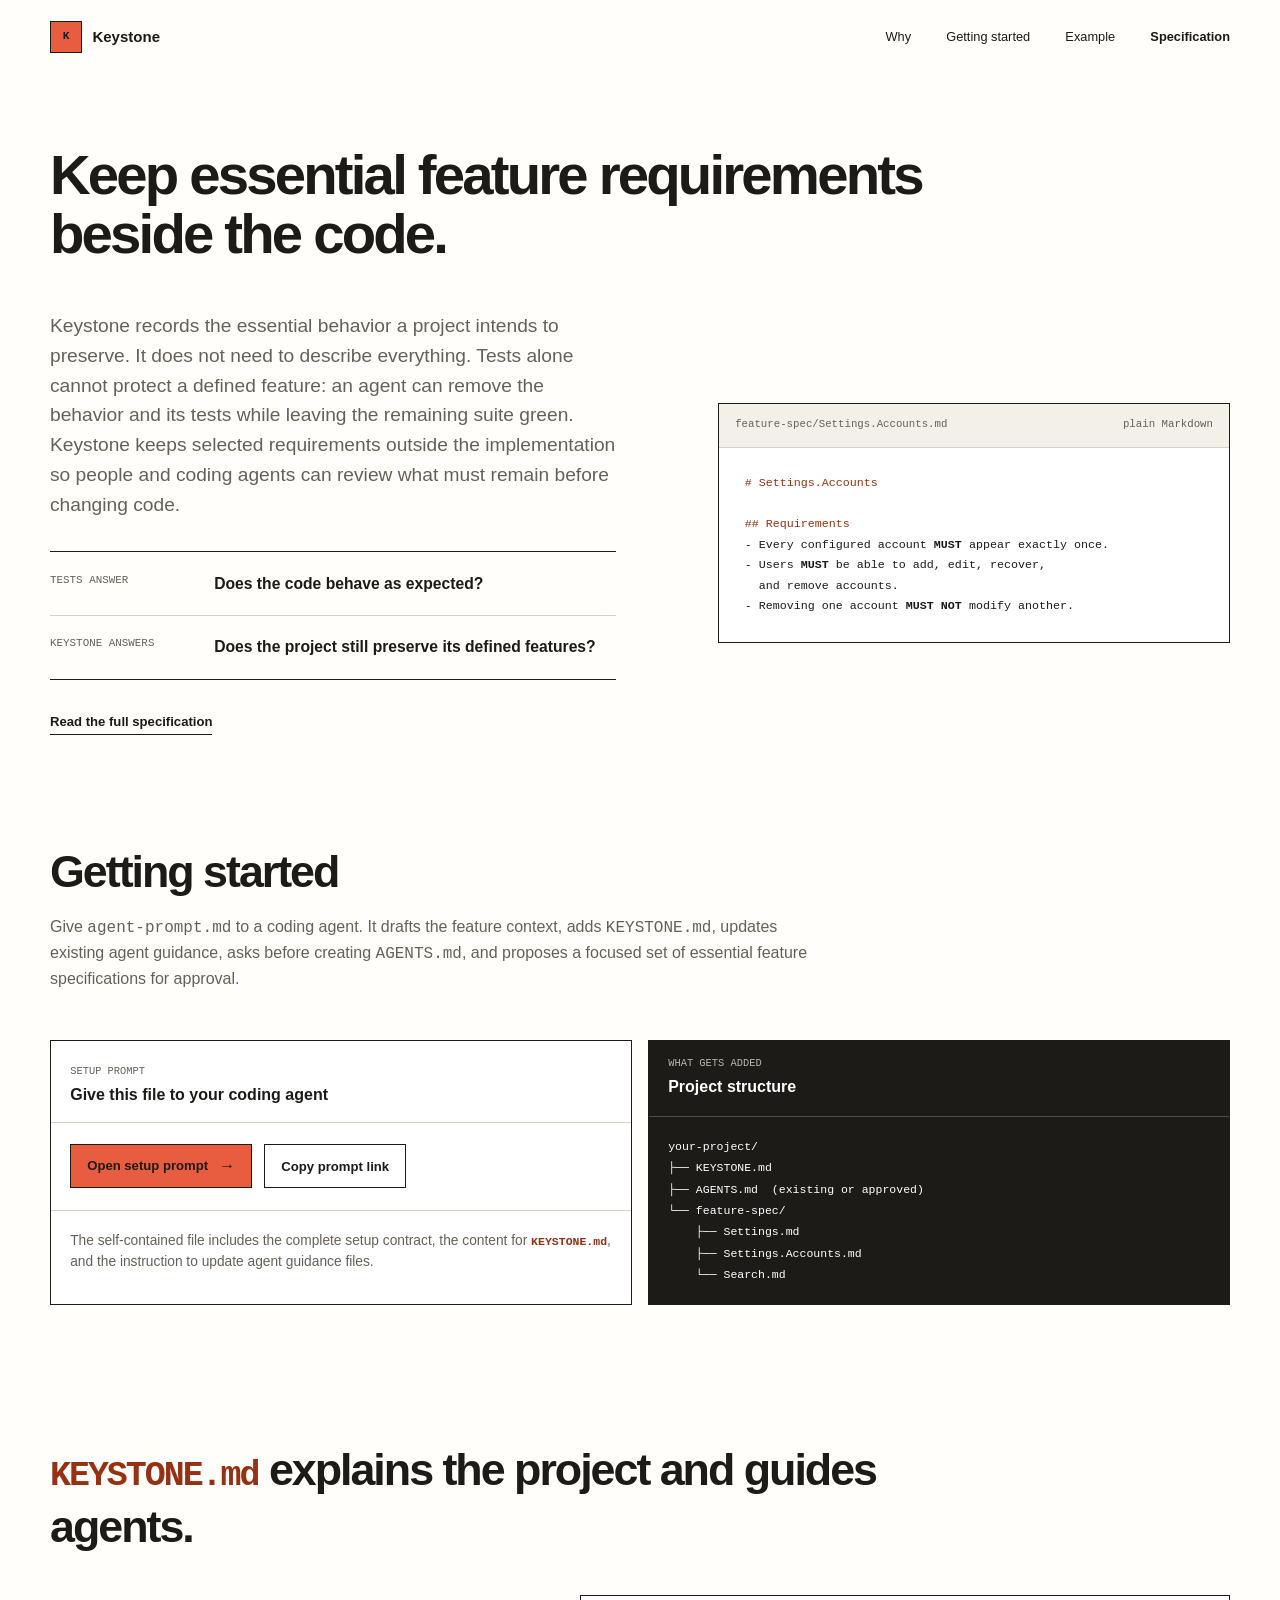
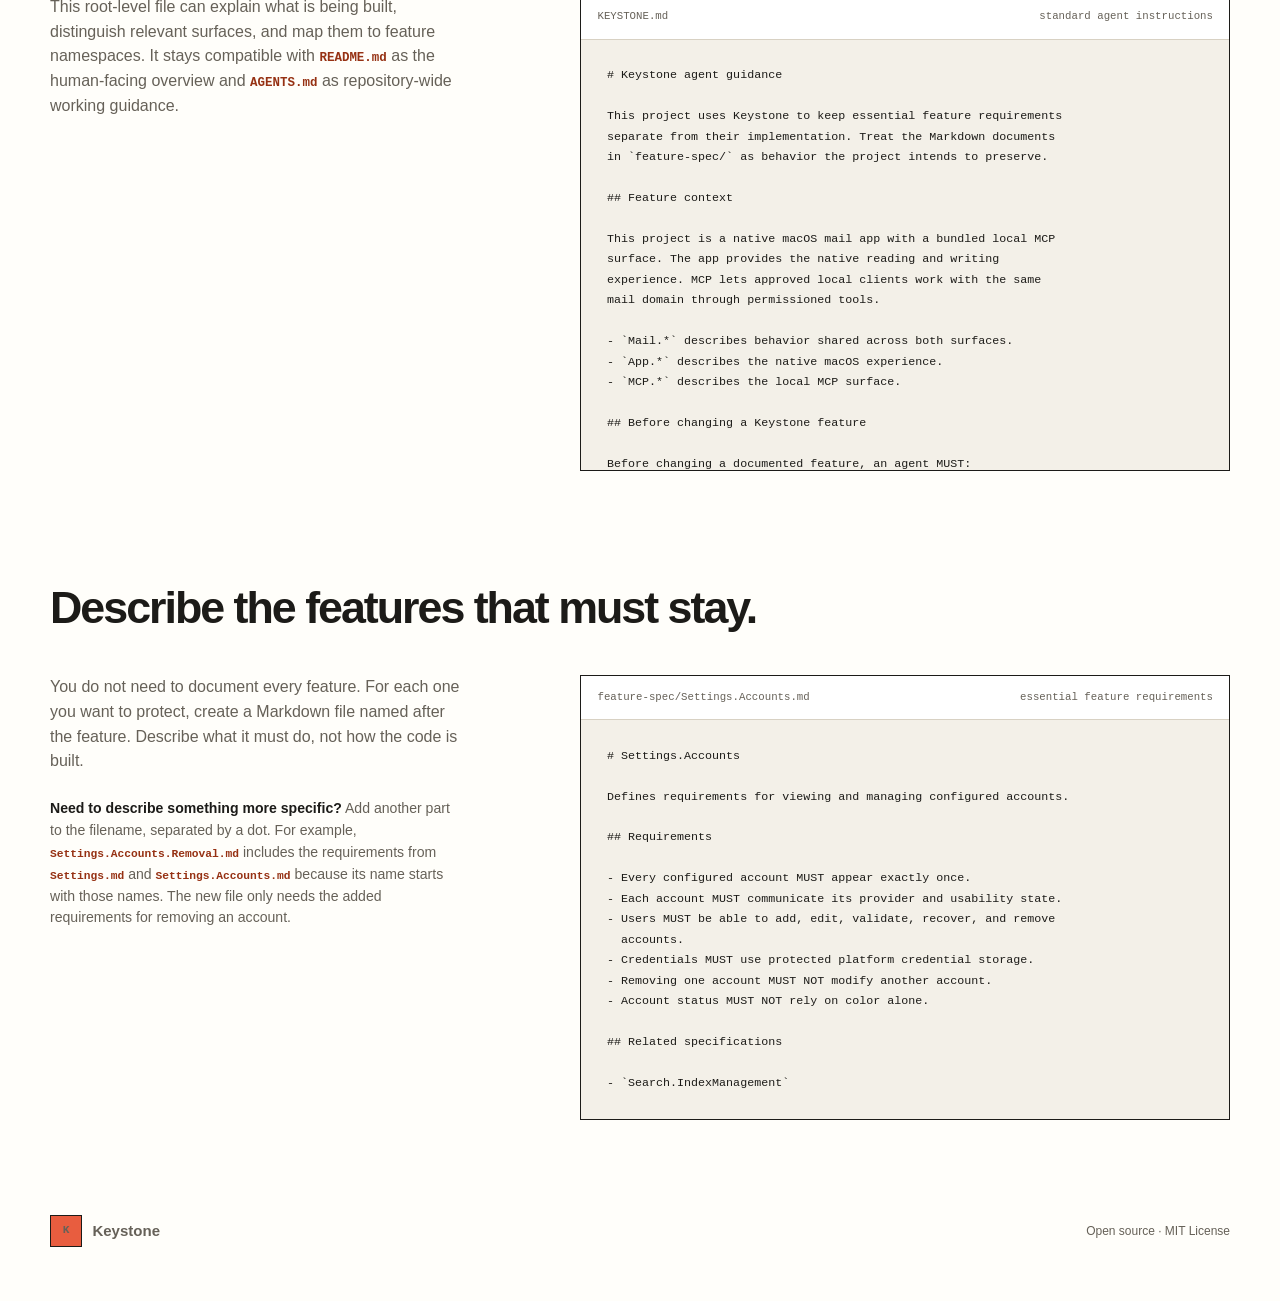
==== site/index.html @ 93ba2b03 "feat(keystone): define essential feature contracts - Add Keystone guidance, feature context, and a s" ====
<!doctype html>
<html lang="en">
  <head>
    <meta charset="utf-8">
    <meta name="viewport" content="width=device-width, initial-scale=1">
    <meta name="description" content="Keystone is a Markdown-native feature contract that helps people and coding agents preserve essential behavior.">
    <meta name="theme-color" content="#fffefa">
    <title>Keystone — A feature contract in plain Markdown</title>
    <link rel="stylesheet" href="styles.css?rev=20260720-17">
  </head>
  <body>
    <a class="skip-link" href="#main">Skip to content</a>

    <header class="site-header">
      <a class="wordmark" href="#top" aria-label="Keystone home">
        <span class="wordmark-mark" aria-hidden="true">K</span>
        <span>Keystone</span>
      </a>
      <nav aria-label="Primary navigation">
        <a href="#why">Why</a>
        <a href="#start">Getting started</a>
        <a href="#feature-example">Example</a>
        <a class="spec-link" href="specification.html">Specification</a>
      </nav>
    </header>

    <main id="main">
      <section class="hero" id="top">
        <header class="hero-heading">
          <h1>Keep essential feature requirements beside the code.</h1>
        </header>
        <div class="hero-detail">
          <div class="hero-copy" id="why">
            <p class="hero-lede">Keystone records the essential behavior a project intends to preserve. It does not need to describe everything. Tests alone cannot protect a defined feature: an agent can remove the behavior and its tests while leaving the remaining suite green. Keystone keeps selected requirements outside the implementation so people and coding agents can review what must remain before changing code.</p>
            <div class="comparison hero-comparison" aria-label="Comparison of tests and Keystone">
              <div>
                <span class="comparison-label">Tests answer</span>
                <strong>Does the code behave as expected?</strong>
              </div>
              <div>
                <span class="comparison-label">Keystone answers</span>
                <strong>Does the project still preserve its defined features?</strong>
              </div>
            </div>
            <div class="hero-actions">
              <a class="text-link" href="specification.html">Read the full specification</a>
            </div>
          </div>

          <figure class="spec-example">
            <figcaption>
              <span>feature-spec/Settings.Accounts.md</span>
              <span>plain Markdown</span>
            </figcaption>
            <pre><code><span class="token-heading"># Settings.Accounts</span>

<span class="token-heading">## Requirements</span>
- Every configured account <strong>MUST</strong> appear exactly once.
- Users <strong>MUST</strong> be able to add, edit, recover,
  and remove accounts.
- Removing one account <strong>MUST NOT</strong> modify another.</code></pre>
          </figure>
        </div>
      </section>

      <section class="onboarding-section section" id="start">
        <div class="onboarding-intro">
          <h2>Getting started</h2>
          <p>Give <a href="../agent-prompt.md"><code>agent-prompt.md</code></a> to a coding agent. It drafts the feature context, adds <code>KEYSTONE.md</code>, updates existing agent guidance, asks before creating <code>AGENTS.md</code>, and proposes a focused set of essential feature specifications for approval.</p>
        </div>

        <div class="onboarding-grid">
          <article class="copy-card setup-prompt-card">
            <div class="copy-card-heading">
              <div>
                <span class="step-label">Setup prompt</span>
                <h3>Give this file to your coding agent</h3>
              </div>
            </div>
            <div class="prompt-file-actions">
              <a class="button button-primary" href="../agent-prompt.md">Open setup prompt <span aria-hidden="true">→</span></a>
              <button class="button copy-link-button" type="button" data-copy-url="../agent-prompt.md">Copy prompt link</button>
            </div>
            <p class="prompt-file-note">The self-contained file includes the complete setup contract, the content for <code>KEYSTONE.md</code>, and the instruction to update agent guidance files.</p>
          </article>

          <article class="project-card">
            <div class="project-card-heading">
              <span class="step-label">What gets added</span>
              <strong>Project structure</strong>
            </div>
            <pre class="project-tree" aria-label="Example project file structure"><code>your-project/
├── KEYSTONE.md
├── AGENTS.md  (existing or approved)
└── feature-spec/
    ├── Settings.md
    ├── Settings.Accounts.md
    └── Search.md</code></pre>
          </article>
        </div>
        <p class="copy-status" role="status" aria-live="polite"></p>
      </section>

      <section class="guide-section example-section section" id="agent-prompt">
        <header class="section-heading">
          <h2><code>KEYSTONE.md</code> explains the project and guides agents.</h2>
        </header>
        <div class="section-detail">
          <div class="detail-copy">
            <p>This root-level file can explain what is being built, distinguish relevant surfaces, and map them to feature namespaces. It stays compatible with <code>README.md</code> as the human-facing overview and <code>AGENTS.md</code> as repository-wide working guidance.</p>
          </div>
          <div class="spec-sample tall-sample">
            <div class="sample-toolbar"><span>KEYSTONE.md</span><span>standard agent instructions</span></div>
            <pre><code># Keystone agent guidance

This project uses Keystone to keep essential feature requirements
separate from their implementation. Treat the Markdown documents
in `feature-spec/` as behavior the project intends to preserve.

## Feature context

This project is a native macOS mail app with a bundled local MCP
surface. The app provides the native reading and writing
experience. MCP lets approved local clients work with the same
mail domain through permissioned tools.

- `Mail.*` describes behavior shared across both surfaces.
- `App.*` describes the native macOS experience.
- `MCP.*` describes the local MCP surface.

## Before changing a Keystone feature

Before changing a documented feature, an agent MUST:

1. identify the most specific affected specification;
2. read its namespace parents from least to most specific;
3. read the target and its related specifications;
4. identify inherited requirements and exceptions;
5. make implementation and tests conform; and
6. report conflicts instead of weakening a requirement.

## Navigate `feature-spec/` efficiently

Do not load every file in `feature-spec/`. Start with filenames,
derive the parent chain from the dot-separated name, and open
only that chain and relevant related specifications.</code></pre>
          </div>
        </div>
      </section>

      <section class="guide-section example-section section" id="feature-example">
        <header class="section-heading">
          <h2>Describe the features that must stay.</h2>
        </header>
        <div class="section-detail">
          <div class="detail-copy">
            <p>You do not need to document every feature. For each one you want to protect, create a Markdown file named after the feature. Describe what it must do, not how the code is built.</p>
            <p class="namespace-note-inline"><strong>Need to describe something more specific?</strong> Add another part to the filename, separated by a dot. For example, <code>Settings.Accounts.Removal.md</code> includes the requirements from <code>Settings.md</code> and <code>Settings.Accounts.md</code> because its name starts with those names. The new file only needs the added requirements for removing an account.</p>
          </div>
          <div class="spec-sample">
            <div class="sample-toolbar"><span>feature-spec/Settings.Accounts.md</span><span>essential feature requirements</span></div>
            <pre><code># Settings.Accounts

Defines requirements for viewing and managing configured accounts.

## Requirements

- Every configured account MUST appear exactly once.
- Each account MUST communicate its provider and usability state.
- Users MUST be able to add, edit, validate, recover, and remove
  accounts.
- Credentials MUST use protected platform credential storage.
- Removing one account MUST NOT modify another account.
- Account status MUST NOT rely on color alone.

## Related specifications

- `Search.IndexManagement`</code></pre>
          </div>
        </div>
      </section>

    </main>

    <footer>
      <a class="wordmark" href="#top">
        <span class="wordmark-mark" aria-hidden="true">K</span>
        <span>Keystone</span>
      </a>
      <p>Open source · MIT License</p>
    </footer>
    <script>
      const copyStatus = document.querySelector('.copy-status');

      async function copyText(text) {
        if (navigator.clipboard?.writeText) {
          await navigator.clipboard.writeText(text);
          return;
        }

        const field = document.createElement('textarea');
        field.value = text;
        field.setAttribute('readonly', '');
        field.style.position = 'fixed';
        field.style.opacity = '0';
        document.body.appendChild(field);
        field.select();
        const copied = document.execCommand('copy');
        field.remove();
        if (!copied) throw new Error('Copy failed');
      }

      document.querySelectorAll('[data-copy-target]').forEach((button) => {
        button.addEventListener('click', async () => {
          const target = document.getElementById(button.dataset.copyTarget);
          try {
            await copyText(target.textContent.trim());
            copyStatus.textContent = `${button.textContent.replace('Copy', '').trim() || 'Text'} copied.`;
            button.textContent = 'Copied';
          } catch {
            copyStatus.textContent = 'Copy failed. Select the text and copy it manually.';
          }
        });
      });

      document.querySelectorAll('[data-copy-url]').forEach((button) => {
        button.addEventListener('click', async () => {
          const url = new URL(button.dataset.copyUrl, window.location.href).href;
          try {
            await copyText(url);
            copyStatus.textContent = 'Link copied.';
            button.textContent = 'Copied';
          } catch {
            copyStatus.textContent = 'Copy failed. Open the file and copy its address manually.';
          }
        });
      });
    </script>
  </body>
</html>
---- site/styles.css ----
:root {
  color-scheme: light;
  --ink: #1c1b18;
  --muted: #666158;
  --canvas: #fffefa;
  --subtle: #f3f0e8;
  --line: #d8d1c3;
  --clay: #e85d3f;
  --clay-dark: #963113;
  --clay-hover: #d94c36;
  --mono: "SFMono-Regular", Consolas, "Liberation Mono", monospace;
  --sans: Inter, ui-sans-serif, -apple-system, BlinkMacSystemFont, "Segoe UI", sans-serif;
}

* { box-sizing: border-box; }
html { scroll-behavior: smooth; scroll-padding-top: 84px; }
body { margin: 0; color: var(--ink); background: var(--canvas); font-family: var(--sans); line-height: 1.55; }
a { color: inherit; text-decoration: none; }
a:focus-visible { outline: 3px solid var(--clay); outline-offset: 4px; }
h1, h2, h3, p, figure { margin-top: 0; }

.skip-link { position: fixed; top: 10px; left: 10px; z-index: 100; padding: .7rem 1rem; color: white; background: var(--ink); transform: translateY(-160%); }
.skip-link:focus { transform: none; }

.site-header, main > section, footer { width: min(1180px, calc(100% - 48px)); margin-inline: auto; }
.site-header { min-height: 74px; display: flex; align-items: center; justify-content: space-between; }
.wordmark { display: inline-flex; align-items: center; gap: .65rem; font-size: .94rem; font-weight: 700; }
.wordmark em { color: var(--muted); font: 500 .7rem/1 var(--mono); font-style: normal; }
.wordmark-mark { width: 32px; height: 32px; display: grid; place-items: center; background: var(--clay); border: 1px solid var(--ink); font: 700 .7rem/1 var(--mono); }
nav { display: flex; align-items: center; gap: clamp(1rem, 2.8vw, 2.2rem); font-size: .8rem; }
nav a:hover { text-decoration: underline; text-underline-offset: 4px; }
.spec-link { font-weight: 700; }

.hero { min-height: 500px; padding-top: 4.5rem; padding-bottom: 3.5rem; }
.hero-heading h1 { max-width: 940px; margin-bottom: 3rem; font-size: clamp(2.65rem, 4.4vw, 4rem); line-height: 1.04; letter-spacing: -.05em; }
.hero-detail { display: grid; grid-template-columns: 1.05fr .95fr; gap: clamp(3rem, 8vw, 7rem); align-items: center; }
.hero-lede { max-width: 650px; margin-bottom: 0; color: var(--muted); font-size: clamp(1.05rem, 1.5vw, 1.25rem); }
.hero-actions { margin-top: 2rem; display: flex; align-items: center; gap: 1.4rem; flex-wrap: wrap; }
.button { min-height: 44px; display: inline-flex; align-items: center; padding: 0 1rem; border: 1px solid var(--ink); font-size: .82rem; font-weight: 700; }
.button-primary { background: var(--clay); }
.button-primary:hover { background: var(--clay-hover); }
.text-link { width: fit-content; padding-bottom: .12rem; border-bottom: 1px solid currentColor; font-size: .82rem; font-weight: 700; }
.text-link:hover { color: var(--clay-dark); }

.spec-example { margin: 0; border: 1px solid var(--ink); background: var(--subtle); }
.spec-example figcaption { min-height: 44px; display: flex; align-items: center; justify-content: space-between; gap: 1rem; padding: 0 1rem; border-bottom: 1px solid var(--line); color: var(--muted); font: .67rem/1.3 var(--mono); }
.spec-example pre { margin: 0; padding: 1.6rem; overflow-x: auto; background: white; }
.spec-example code { color: var(--ink); font: .73rem/1.75 var(--mono); }
.token-heading { color: var(--clay-dark); }

.guide-hero { width: min(900px, calc(100% - 48px)); margin: 0 auto; padding: 7rem 0; }
.guide-hero h1 { max-width: 780px; margin-bottom: 1.35rem; font-size: clamp(2.7rem, 5vw, 4.6rem); line-height: 1.02; letter-spacing: -.055em; }
.guide-hero > p:not(.eyebrow) { max-width: 680px; margin-bottom: 0; color: var(--muted); font-size: clamp(1.05rem, 1.5vw, 1.25rem); }
.eyebrow { margin-bottom: .9rem; color: var(--clay-dark); font: 700 .68rem/1.4 var(--mono); letter-spacing: .07em; text-transform: uppercase; }

.guide-page { background: #ece8df; }
.guide-page .site-header { width: 100%; min-height: 76px; padding-inline: max(24px, calc((100% - 1180px) / 2)); color: white; background: var(--ink); }
.guide-page .wordmark-mark { color: var(--ink); border-color: var(--clay); }
.guide-page .wordmark em { color: #b8b6af; }
.guide-page nav a[aria-current="page"] { padding: .42rem .65rem; color: var(--ink); background: var(--clay); text-decoration: none; }
.guide-page .guide-hero { width: 100%; max-width: none; min-height: 350px; padding: 4.5rem max(24px, calc((100% - 900px) / 2)); color: white; background: var(--ink); }
.guide-page .guide-hero h1 { max-width: 820px; }
.guide-page .guide-hero > p:not(.eyebrow) { color: #d2d0c9; }
.guide-page .guide-hero .eyebrow { color: var(--clay); }
.guide-page .guide-hero .button-primary { color: var(--ink); border-color: var(--clay); }
.guide-page .guide-hero .text-link { color: white; }
.guide-page .guide-hero .text-link:hover { color: var(--clay); }
.guide-page .section { width: min(1180px, calc(100% - 48px)); }
.guide-page .guide-section .section-intro h2 { color: #25241f; }
.guide-page footer { width: 100%; padding-inline: max(24px, calc((100% - 1180px) / 2)); color: #c7c6c0; background: var(--ink); }
.guide-page footer .wordmark { color: white; }

.section { display: grid; grid-template-columns: minmax(240px, .78fr) minmax(0, 1.22fr); gap: clamp(3rem, 9vw, 9rem); padding-top: 3.5rem; padding-bottom: 3.5rem; }
.section-intro h2 { max-width: 660px; margin-bottom: 1.2rem; font-size: clamp(2rem, 3.5vw, 3.35rem); line-height: 1.08; letter-spacing: -.045em; }
.section-intro > p:last-child { max-width: 600px; color: var(--muted); }
.comparison { margin-top: 2.5rem; border-top: 1px solid var(--ink); }
.comparison > div { display: grid; grid-template-columns: 145px 1fr; gap: 1.2rem; padding: 1.2rem 0; border-bottom: 1px solid var(--line); }
.comparison > div:last-child { border-bottom-color: var(--ink); }
.comparison-label { color: var(--muted); font: .68rem/1.5 var(--mono); text-transform: uppercase; }
.comparison strong { font-size: .98rem; }
.hero-comparison { margin-top: 2rem; }

.workflow-section { display: block; }
.workflow-section .section-intro { display: grid; grid-template-columns: .78fr 1.22fr; gap: clamp(3rem, 9vw, 9rem); }
.workflow { margin: 4rem 0 0; padding: 0; border-top: 1px solid var(--ink); list-style: none; }
.workflow li { display: grid; grid-template-columns: 160px minmax(0, 1fr); gap: 1.5rem; align-items: baseline; padding: 1.4rem 0; border-bottom: 1px solid var(--line); }
.workflow li:last-child { border-bottom-color: var(--ink); }
.workflow li div { display: contents; }
.workflow strong { font-size: .94rem; }
.workflow p { margin: 0; color: var(--muted); font-size: .9rem; }
.section-actions { margin-top: 2.5rem; display: flex; align-items: center; gap: 1.4rem; flex-wrap: wrap; }

.guide-section.section { display: block; }
.section-heading h2 { max-width: 920px; margin-bottom: 2.75rem; font-size: clamp(2rem, 3.5vw, 3.35rem); line-height: 1.08; letter-spacing: -.045em; }
.section-heading code { color: var(--clay-dark); font: 700 .78em/1.5 var(--mono); overflow-wrap: anywhere; }
.section-detail { display: grid; grid-template-columns: minmax(240px, .78fr) minmax(0, 1.22fr); gap: clamp(3rem, 9vw, 9rem); align-items: start; }
.detail-copy { max-width: 520px; color: var(--muted); }
.detail-copy code { color: var(--clay-dark); font: 700 .78em/1.5 var(--mono); overflow-wrap: anywhere; }
.spec-sample { min-width: 0; align-self: start; border: 1px solid var(--ink); background: white; }
.sample-toolbar { min-height: 44px; display: flex; align-items: center; justify-content: space-between; gap: 1rem; padding: 0 1rem; color: var(--muted); border-bottom: 1px solid var(--line); font: .67rem/1.3 var(--mono); }
.spec-sample pre { margin: 0; padding: 1.6rem; overflow-x: auto; background: var(--subtle); }
.spec-sample code { color: var(--ink); font: .73rem/1.75 var(--mono); }
.tall-sample pre { max-height: 430px; overflow: auto; }
.section-intro code { color: var(--clay-dark); font: 700 .78em/1.5 var(--mono); overflow-wrap: anywhere; }
.onboarding-section { display: block; padding-top: 3.5rem; padding-bottom: 3.5rem; }
.onboarding-intro h2 { max-width: 920px; margin: 0; font-size: clamp(2rem, 3.5vw, 3.35rem); line-height: 1.08; letter-spacing: -.045em; }
.onboarding-intro > p:last-child { max-width: 760px; margin: 1.25rem 0 0; color: var(--muted); font-size: 1rem; }
.onboarding-grid { min-width: 0; display: grid; grid-template-columns: minmax(0, 1fr) minmax(300px, 1fr); gap: 1rem; margin-top: 3rem; align-items: stretch; }
.copy-card { min-width: 0; border: 1px solid var(--ink); background: white; }
.copy-card-heading { min-height: 74px; display: flex; align-items: center; justify-content: space-between; gap: 1rem; padding: 1rem 1.2rem; border-bottom: 1px solid var(--line); }
.copy-card h3 { margin: .2rem 0 0; font-size: 1rem; line-height: 1.3; }
.step-label { color: var(--muted); font: .65rem/1.3 var(--mono); text-transform: uppercase; }
.copy-link-button { color: var(--ink); background: white; font-family: var(--sans); cursor: pointer; }
.copy-link-button:hover { color: var(--clay-dark); border-color: var(--clay-dark); }
.copy-link-button:focus-visible { outline: 3px solid var(--clay); outline-offset: 3px; }
.copy-code { margin: 0; padding: 1.25rem; color: var(--ink); background: var(--subtle); white-space: pre-wrap; overflow-wrap: anywhere; word-break: break-word; }
.copy-card code { font: .72rem/1.7 var(--mono); }
.prompt-file-actions { display: flex; align-items: center; gap: .75rem; flex-wrap: wrap; padding: 1.35rem 1.2rem; border-bottom: 1px solid var(--line); }
.prompt-file-actions .button-primary { gap: .7rem; }
.prompt-file-actions .button-primary span { font-size: 1rem; }
.prompt-file-note { margin: 0; padding: 1.2rem; color: var(--muted); font-size: .86rem; }
.prompt-file-note code { color: var(--clay-dark); font-weight: 700; }
.project-card { border: 1px solid var(--ink); background: var(--ink); color: white; }
.project-card-heading { display: grid; gap: .3rem; padding: 1rem 1.2rem; border-bottom: 1px solid #4f4d47; }
.project-card .step-label { color: #b9b6ad; }
.project-tree { margin: 0; padding: 1.2rem; overflow-x: auto; color: white; background: var(--ink); white-space: pre; }
.project-tree code { font: .72rem/1.85 var(--mono); }
.copy-status { min-height: 1.3em; margin: .75rem 0 0; color: var(--muted); font-size: .75rem; }
.namespace-note-inline { margin-top: 1.5rem; color: var(--muted); font-size: .88rem; }
.namespace-note-inline strong { color: var(--ink); }
.namespace-note-inline code { font-size: .8em; }
.namespace-note { grid-column: 2; margin: -1.5rem 0 0; color: var(--muted); font-size: .88rem; }
.namespace-note strong { color: var(--ink); }
.namespace-note code { color: var(--clay-dark); font: 700 .72rem/1.5 var(--mono); overflow-wrap: anywhere; }
footer { min-height: 110px; display: flex; align-items: center; justify-content: space-between; gap: 2rem; color: var(--muted); font-size: .75rem; }
footer p { margin: 0; }

.specification-main { width: min(1180px, calc(100% - 48px)); margin-inline: auto; }
.specification-intro { max-width: 900px; padding: 4rem 0 2.5rem; }
.specification-intro h1 { margin-bottom: 1.5rem; font-size: clamp(2.8rem, 5vw, 4.8rem); line-height: 1.02; letter-spacing: -.055em; }
.specification-intro > p { max-width: 760px; color: var(--muted); font-size: 1.05rem; }
.specification-intro .text-link { margin-top: 1rem; }
.specification-layout { display: grid; grid-template-columns: 210px minmax(0, 780px); gap: clamp(3rem, 8vw, 7rem); align-items: start; padding: 1rem 0 7rem; }
.specification-toc { position: sticky; top: 2rem; }
.specification-toc > strong { display: block; margin-bottom: 1rem; font-size: .8rem; }
.specification-toc ol { margin: 0; padding: 0; color: var(--muted); font-size: .75rem; list-style: none; }
.specification-toc li { padding: .25rem 0; }
.specification-toc a:hover { color: var(--ink); text-decoration: underline; text-underline-offset: 3px; }
.specification-article { min-width: 0; }
.specification-article section { padding: 0; scroll-margin-top: 2rem; }
.specification-article section + section { padding-top: 0; border-top: 0; }
.specification-article section + section h2 { margin-top: 2.5rem; }
.specification-article h2 { margin-bottom: 1.1rem; font-size: clamp(1.4rem, 2.2vw, 1.9rem); line-height: 1.15; letter-spacing: -.025em; }
.specification-article h3 { margin-bottom: .85rem; font-size: clamp(1.05rem, 1.5vw, 1.25rem); line-height: 1.25; }
.specification-article p, .specification-article li { color: var(--muted); }
.specification-article strong { color: var(--ink); }
.specification-article code { color: var(--clay-dark); font: .83em/1.6 var(--mono); overflow-wrap: anywhere; }
.specification-article pre { margin: 1.5rem 0; padding: 1.4rem; overflow-x: auto; border: 1px solid var(--ink); background: var(--subtle); }
.specification-article pre code { color: var(--ink); font-size: .75rem; overflow-wrap: normal; }
.specification-article li + li { margin-top: .35rem; }

@media (max-width: 860px) {
  .section { grid-template-columns: 1fr; }
  .hero-detail { grid-template-columns: 1fr; }
  .hero { padding-top: 4.5rem; padding-bottom: 3.5rem; }
  .spec-example { max-width: 650px; }
  .workflow-section .section-intro { display: block; }
  .namespace-note { grid-column: 1; margin-top: -1rem; }
  .guide-hero { width: min(100% - 48px, 900px); }
  .guide-page .site-header, .guide-page footer { padding-inline: 24px; }
  .section-detail { grid-template-columns: 1fr; }
  .onboarding-grid { grid-template-columns: 1fr; }
  .specification-layout { grid-template-columns: 1fr; }
  .specification-toc { position: static; padding-bottom: 2.5rem; }
}

@media (max-width: 620px) {
  .site-header, main > section, footer { width: min(100% - 32px, 1180px); }
  .site-header { min-height: 64px; }
  nav a:not(.spec-link) { display: none; }
  .hero { min-height: auto; padding-top: 4rem; padding-bottom: 4rem; }
  .hero h1 { font-size: clamp(2.55rem, 12vw, 3.5rem); }
  .hero-actions { align-items: flex-start; flex-direction: column; }
  .spec-example figcaption span:last-child { display: none; }
  .spec-example pre { padding: 1.1rem; }
  .spec-example code { font-size: .62rem; }
  .section { gap: 2rem; padding-top: 3.25rem; padding-bottom: 3.25rem; }
  .copy-card-heading { align-items: flex-start; flex-direction: column; }
  .comparison > div { grid-template-columns: 1fr; gap: .35rem; }
  .workflow { margin-top: 2.5rem; }
  .workflow li { grid-template-columns: 1fr; gap: .25rem; }
  .workflow li div { display: block; }
  .workflow p { margin-top: .25rem; }
  .guide-hero { width: min(100% - 32px, 900px); padding-top: 4.5rem; padding-bottom: 4.5rem; }
  .guide-page .site-header, .guide-page footer { padding-inline: 16px; }
  .guide-page .guide-hero { min-height: 330px; width: 100%; padding: 4rem 16px; }
  .spec-sample pre { padding: 1.1rem; }
  .spec-sample code { font-size: .62rem; }
  footer { min-height: 130px; align-items: flex-start; justify-content: center; flex-direction: column; }
  .specification-main { width: min(100% - 32px, 1180px); }
  .specification-intro { padding-top: 3rem; padding-bottom: 2rem; }
  .specification-layout { padding-top: .75rem; padding-bottom: 4.5rem; }
}

@media (prefers-reduced-motion: reduce) {
  html { scroll-behavior: auto; }
}

@media (prefers-contrast: more) {
  :root { --muted: #3f433f; --line: #777d76; }
}
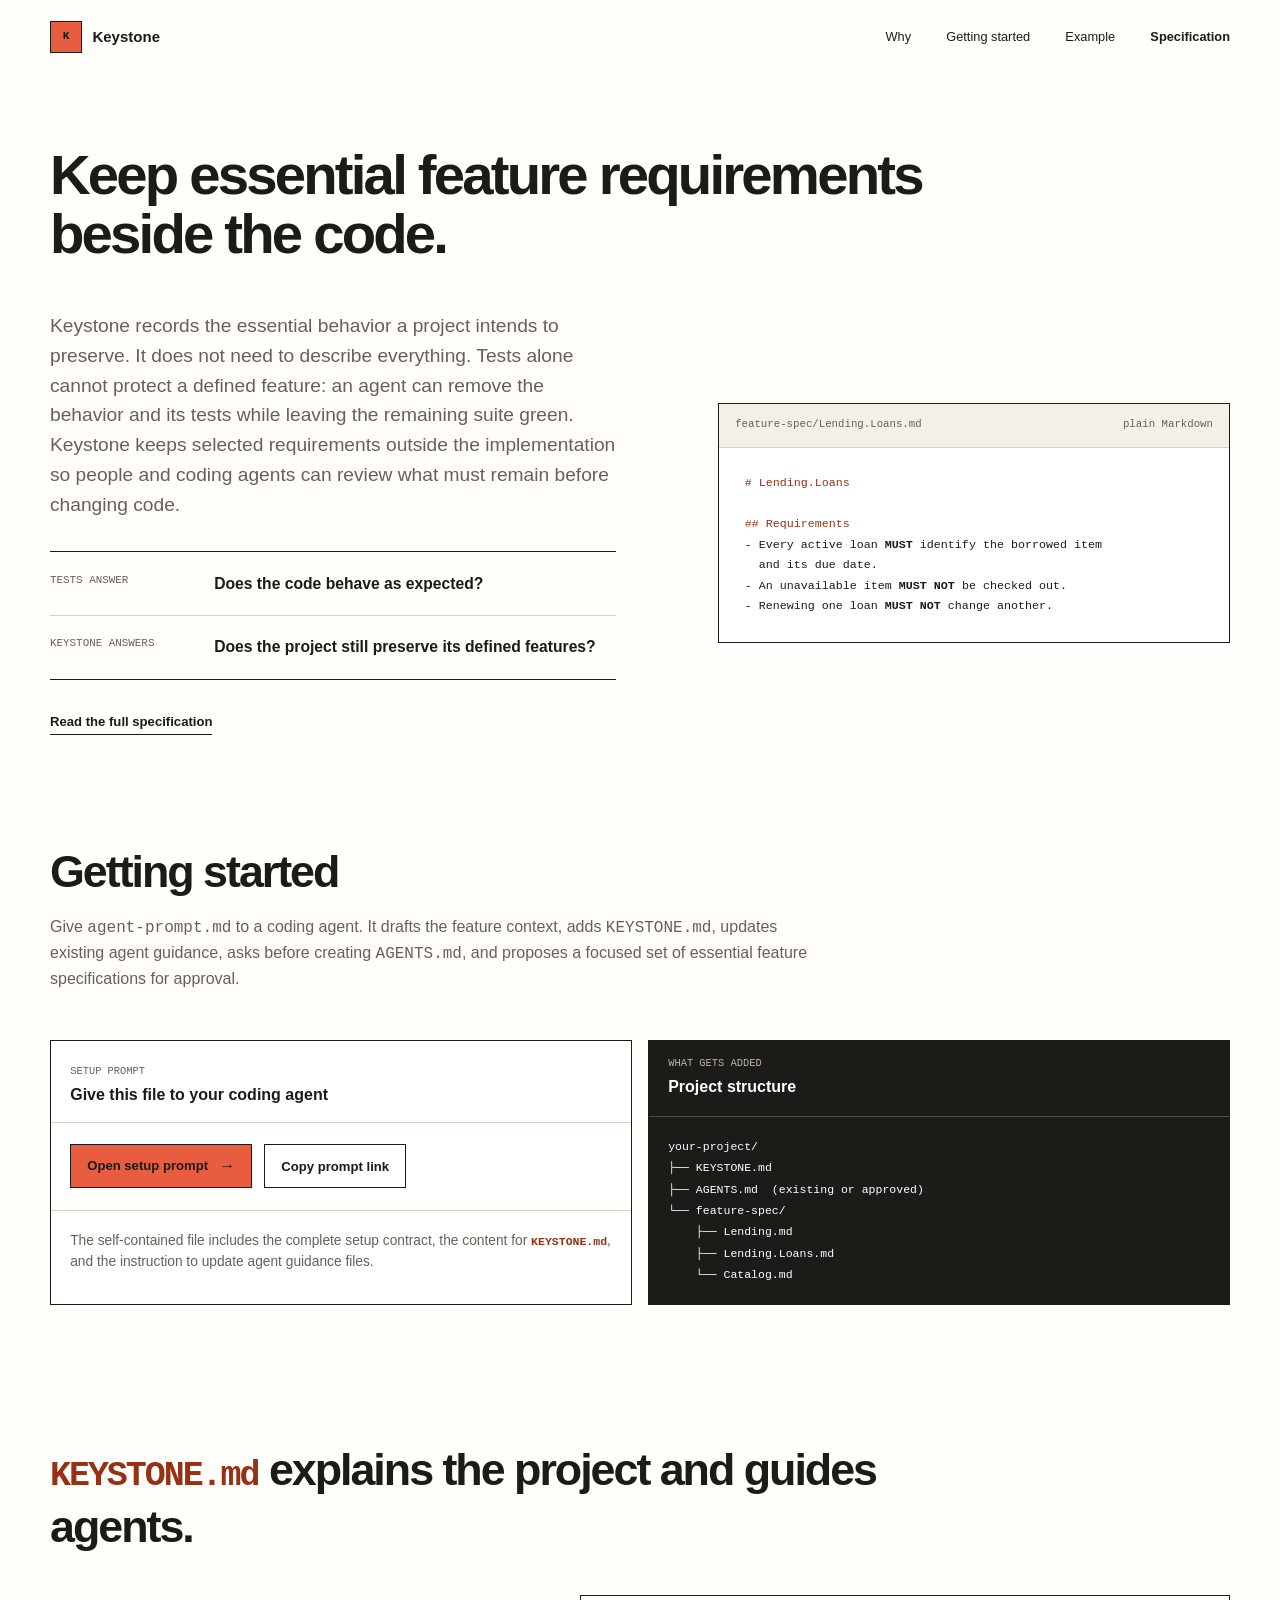
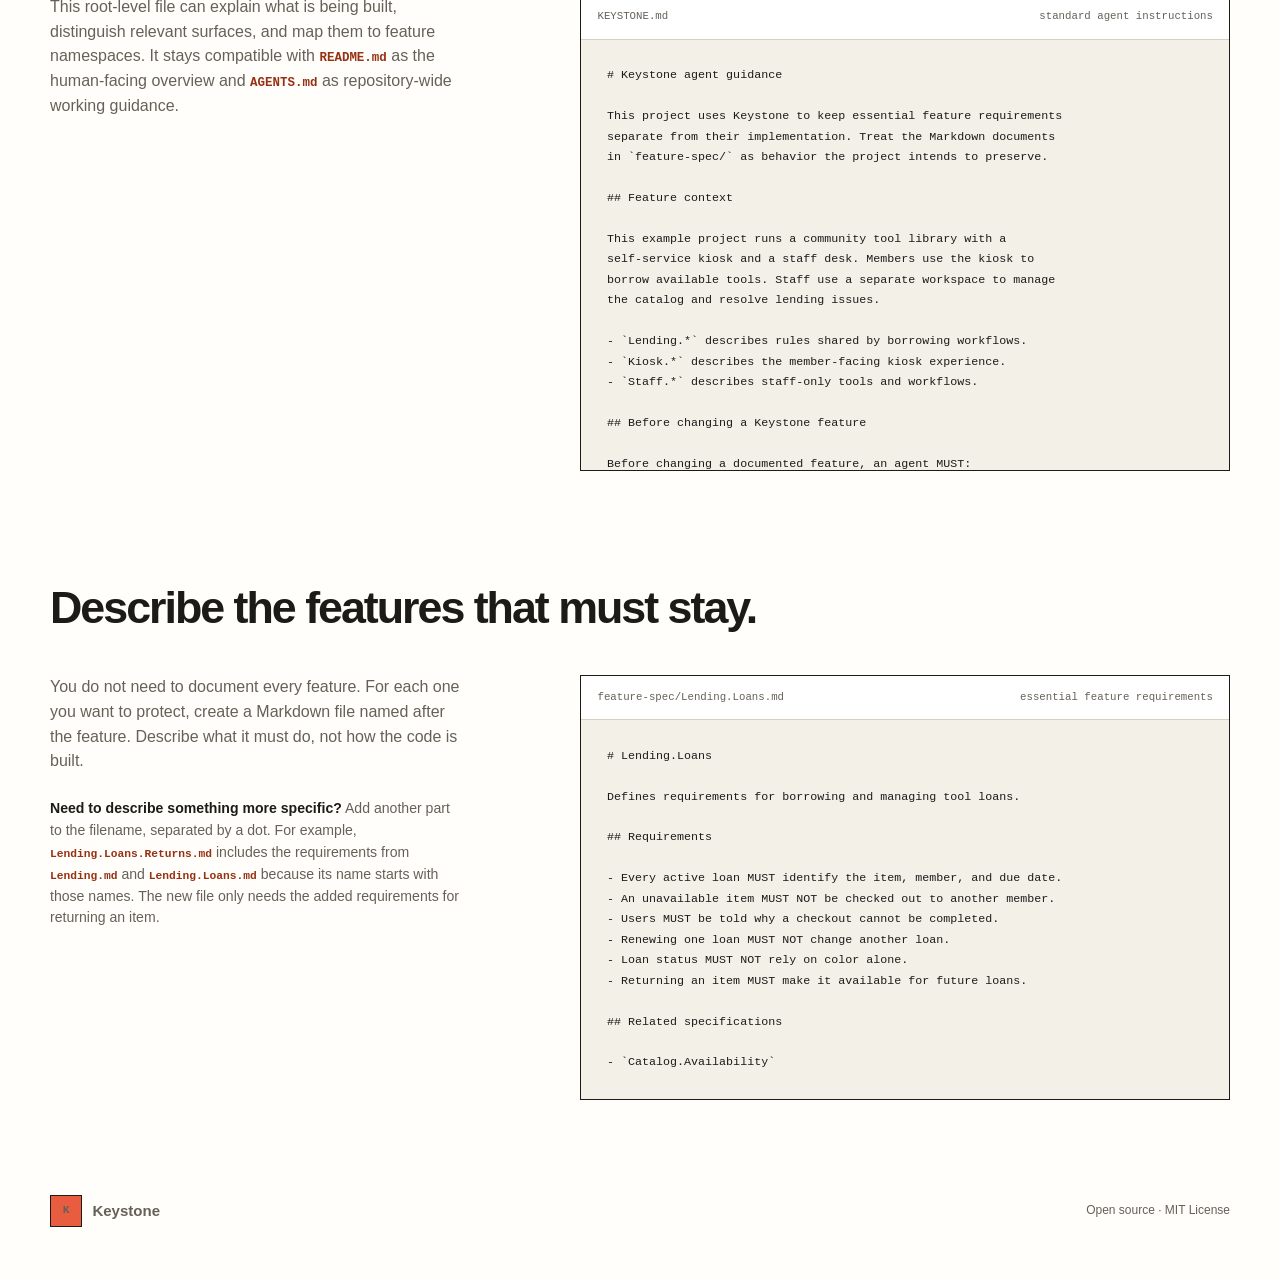
==== commit 3f45c7b4: "docs: Changes example to not reference cove" ====
--- a/site/index.html
+++ b/site/index.html
@@ -49,16 +49,16 @@
 
           <figure class="spec-example">
             <figcaption>
-              <span>feature-spec/Settings.Accounts.md</span>
+              <span>feature-spec/Lending.Loans.md</span>
               <span>plain Markdown</span>
             </figcaption>
-            <pre><code><span class="token-heading"># Settings.Accounts</span>
+            <pre><code><span class="token-heading"># Lending.Loans</span>
 
 <span class="token-heading">## Requirements</span>
-- Every configured account <strong>MUST</strong> appear exactly once.
-- Users <strong>MUST</strong> be able to add, edit, recover,
-  and remove accounts.
-- Removing one account <strong>MUST NOT</strong> modify another.</code></pre>
+- Every active loan <strong>MUST</strong> identify the borrowed item
+  and its due date.
+- An unavailable item <strong>MUST NOT</strong> be checked out.
+- Renewing one loan <strong>MUST NOT</strong> change another.</code></pre>
           </figure>
         </div>
       </section>
@@ -93,9 +93,9 @@
 ├── KEYSTONE.md
 ├── AGENTS.md  (existing or approved)
 └── feature-spec/
-    ├── Settings.md
-    ├── Settings.Accounts.md
-    └── Search.md</code></pre>
+    ├── Lending.md
+    ├── Lending.Loans.md
+    └── Catalog.md</code></pre>
           </article>
         </div>
         <p class="copy-status" role="status" aria-live="polite"></p>
@@ -119,14 +119,14 @@
 
 ## Feature context
 
-This project is a native macOS mail app with a bundled local MCP
-surface. The app provides the native reading and writing
-experience. MCP lets approved local clients work with the same
-mail domain through permissioned tools.
-
-- `Mail.*` describes behavior shared across both surfaces.
-- `App.*` describes the native macOS experience.
-- `MCP.*` describes the local MCP surface.
+This example project runs a community tool library with a
+self-service kiosk and a staff desk. Members use the kiosk to
+borrow available tools. Staff use a separate workspace to manage
+the catalog and resolve lending issues.
+
+- `Lending.*` describes rules shared by borrowing workflows.
+- `Kiosk.*` describes the member-facing kiosk experience.
+- `Staff.*` describes staff-only tools and workflows.
 
 ## Before changing a Keystone feature
 
@@ -155,27 +155,26 @@
         <div class="section-detail">
           <div class="detail-copy">
             <p>You do not need to document every feature. For each one you want to protect, create a Markdown file named after the feature. Describe what it must do, not how the code is built.</p>
-            <p class="namespace-note-inline"><strong>Need to describe something more specific?</strong> Add another part to the filename, separated by a dot. For example, <code>Settings.Accounts.Removal.md</code> includes the requirements from <code>Settings.md</code> and <code>Settings.Accounts.md</code> because its name starts with those names. The new file only needs the added requirements for removing an account.</p>
+            <p class="namespace-note-inline"><strong>Need to describe something more specific?</strong> Add another part to the filename, separated by a dot. For example, <code>Lending.Loans.Returns.md</code> includes the requirements from <code>Lending.md</code> and <code>Lending.Loans.md</code> because its name starts with those names. The new file only needs the added requirements for returning an item.</p>
           </div>
           <div class="spec-sample">
-            <div class="sample-toolbar"><span>feature-spec/Settings.Accounts.md</span><span>essential feature requirements</span></div>
-            <pre><code># Settings.Accounts
-
-Defines requirements for viewing and managing configured accounts.
+            <div class="sample-toolbar"><span>feature-spec/Lending.Loans.md</span><span>essential feature requirements</span></div>
+            <pre><code># Lending.Loans
+
+Defines requirements for borrowing and managing tool loans.
 
 ## Requirements
 
-- Every configured account MUST appear exactly once.
-- Each account MUST communicate its provider and usability state.
-- Users MUST be able to add, edit, validate, recover, and remove
-  accounts.
-- Credentials MUST use protected platform credential storage.
-- Removing one account MUST NOT modify another account.
-- Account status MUST NOT rely on color alone.
+- Every active loan MUST identify the item, member, and due date.
+- An unavailable item MUST NOT be checked out to another member.
+- Users MUST be told why a checkout cannot be completed.
+- Renewing one loan MUST NOT change another loan.
+- Loan status MUST NOT rely on color alone.
+- Returning an item MUST make it available for future loans.
 
 ## Related specifications
 
-- `Search.IndexManagement`</code></pre>
+- `Catalog.Availability`</code></pre>
           </div>
         </div>
       </section>
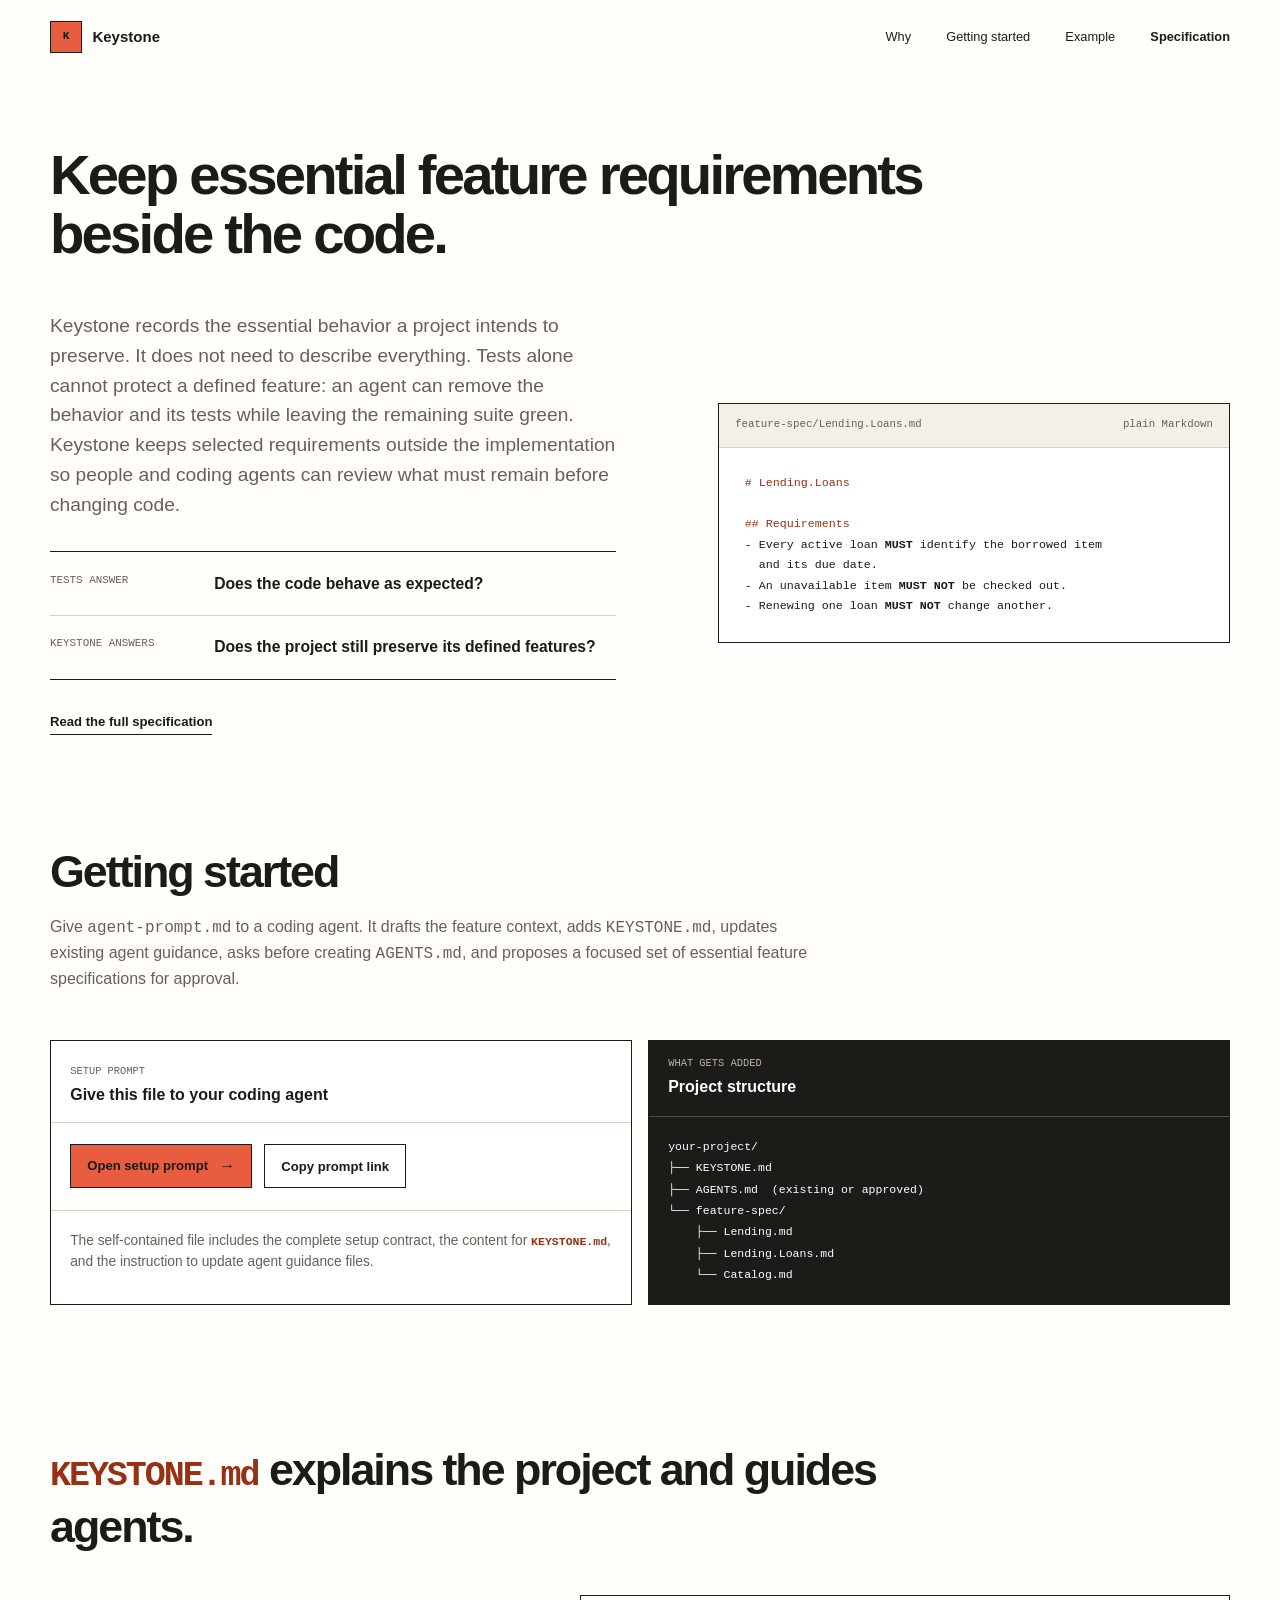
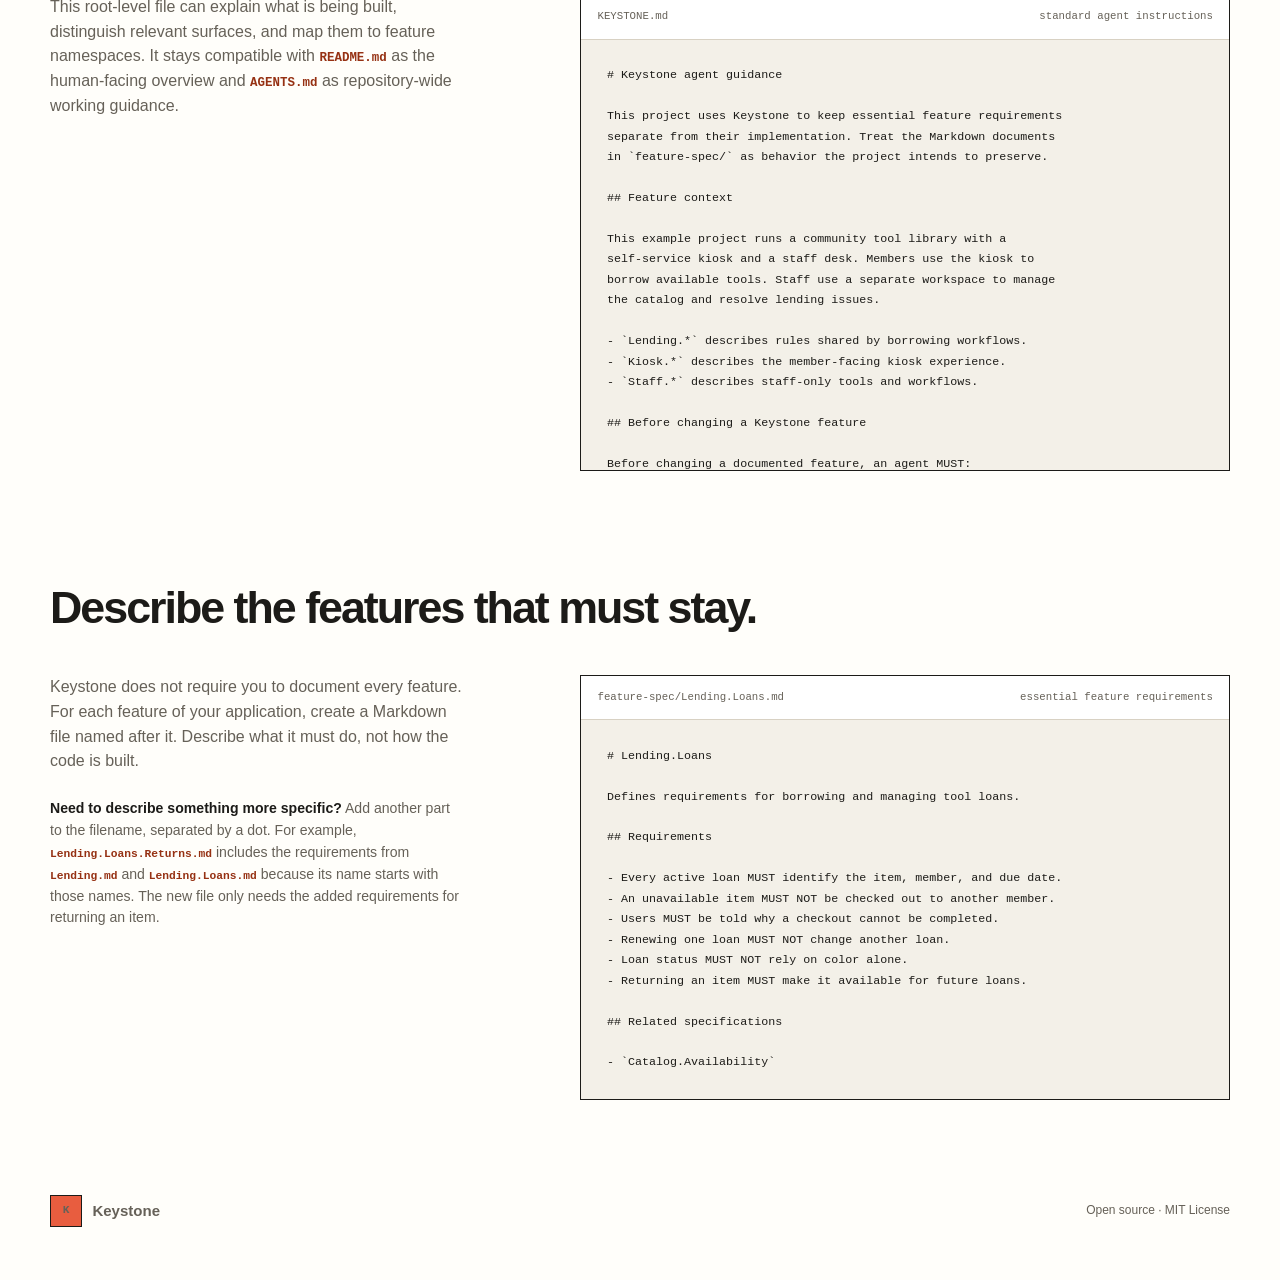
==== commit 13a93fef: "docs: Text change" ====
--- a/site/index.html
+++ b/site/index.html
@@ -154,7 +154,7 @@
         </header>
         <div class="section-detail">
           <div class="detail-copy">
-            <p>You do not need to document every feature. For each one you want to protect, create a Markdown file named after the feature. Describe what it must do, not how the code is built.</p>
+            <p>Keystone does not require you to document every feature. For each feature of your application, create a Markdown file named after it. Describe what it must do, not how the code is built.</p>
             <p class="namespace-note-inline"><strong>Need to describe something more specific?</strong> Add another part to the filename, separated by a dot. For example, <code>Lending.Loans.Returns.md</code> includes the requirements from <code>Lending.md</code> and <code>Lending.Loans.md</code> because its name starts with those names. The new file only needs the added requirements for returning an item.</p>
           </div>
           <div class="spec-sample">
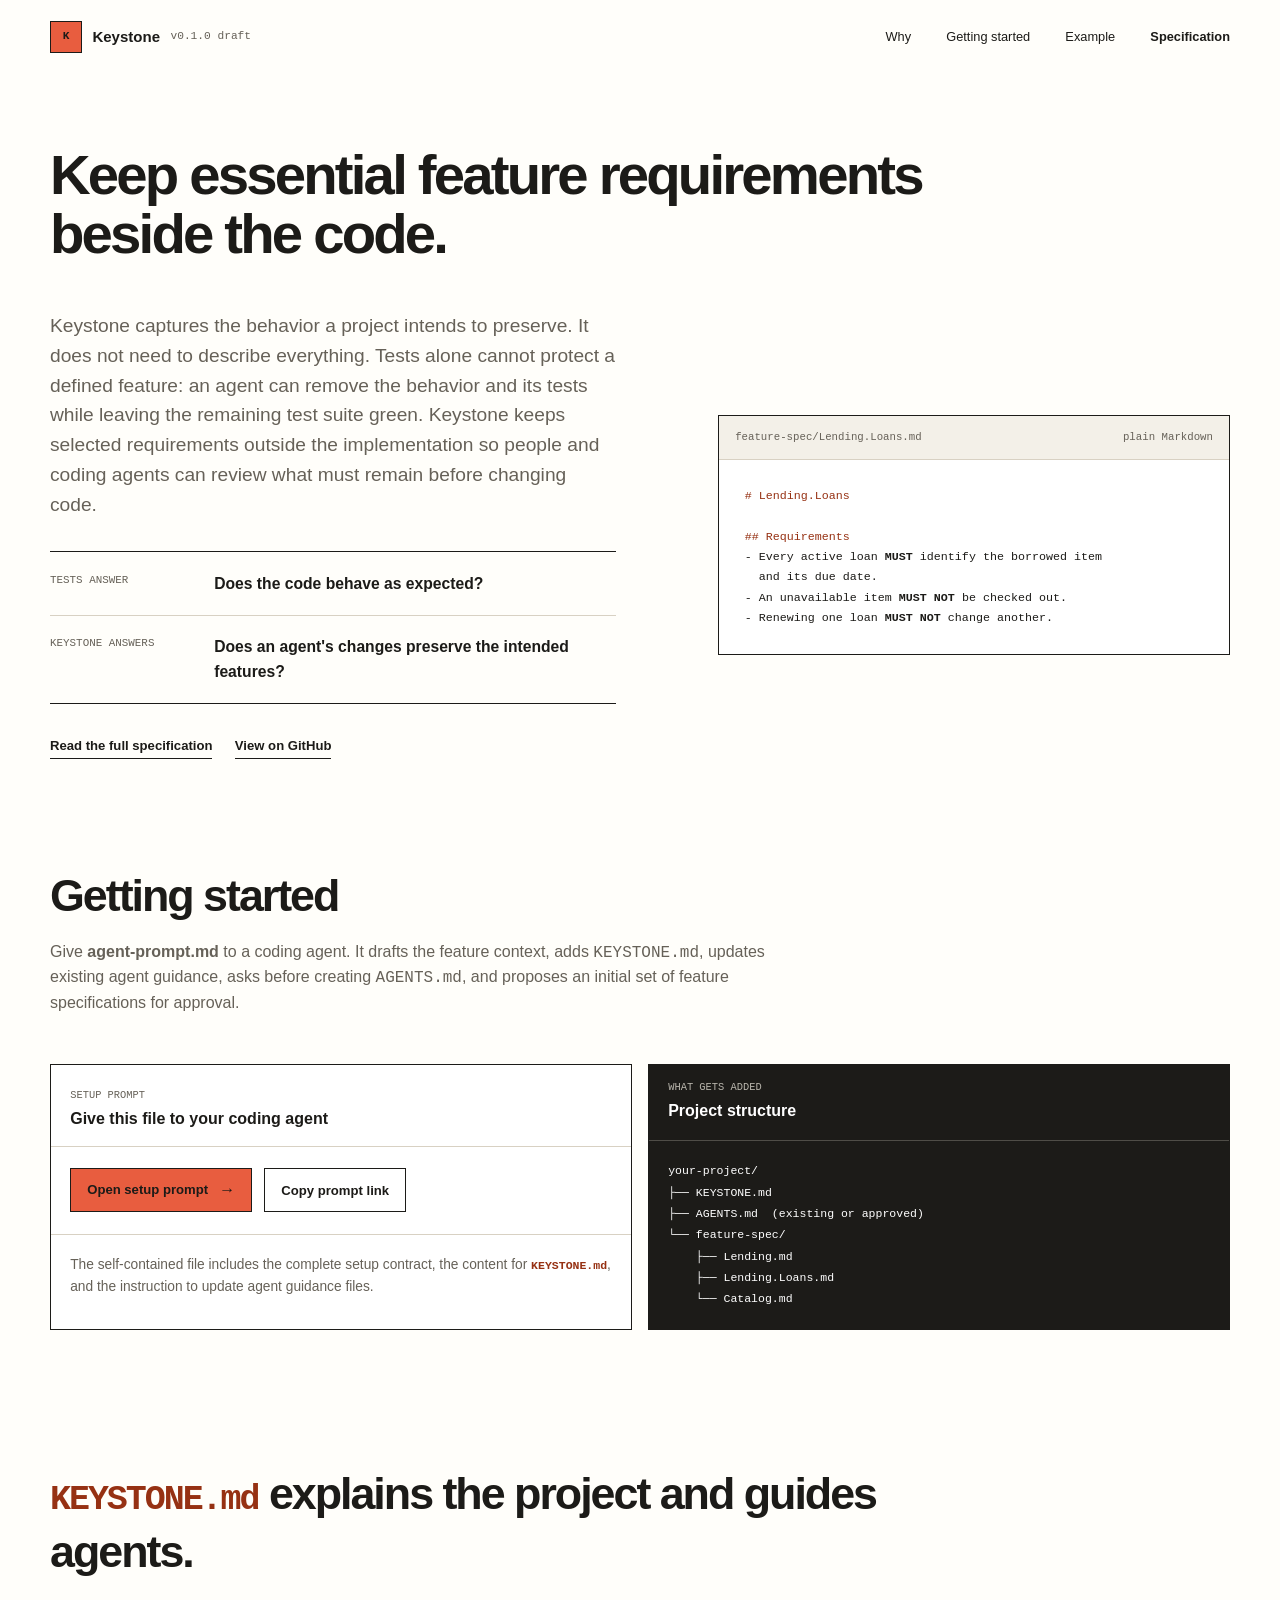
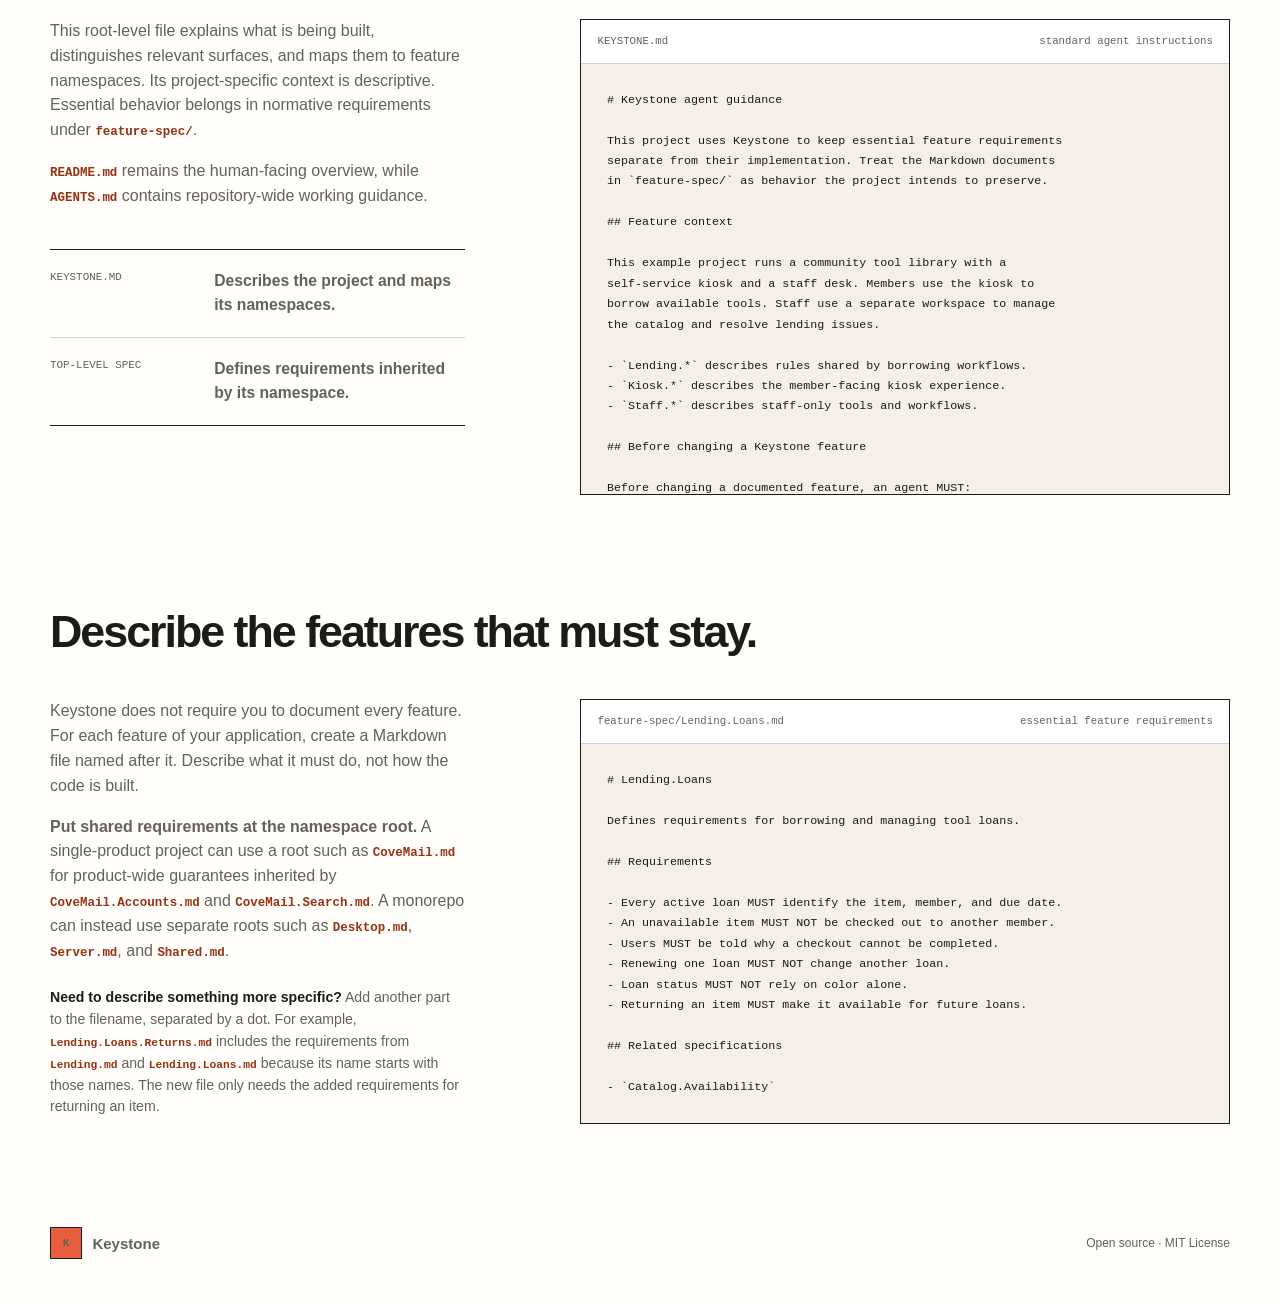
==== commit a269caea: "docs(keystone): clarify feature scope and namespace guidance" ====
--- a/site/index.html
+++ b/site/index.html
@@ -15,6 +15,7 @@
       <a class="wordmark" href="#top" aria-label="Keystone home">
         <span class="wordmark-mark" aria-hidden="true">K</span>
         <span>Keystone</span>
+        <em>v0.1.0 draft</em>
       </a>
       <nav aria-label="Primary navigation">
         <a href="#why">Why</a>
@@ -31,7 +32,7 @@
         </header>
         <div class="hero-detail">
           <div class="hero-copy" id="why">
-            <p class="hero-lede">Keystone records the essential behavior a project intends to preserve. It does not need to describe everything. Tests alone cannot protect a defined feature: an agent can remove the behavior and its tests while leaving the remaining suite green. Keystone keeps selected requirements outside the implementation so people and coding agents can review what must remain before changing code.</p>
+            <p class="hero-lede">Keystone captures the behavior a project intends to preserve. It does not need to describe everything. Tests alone cannot protect a defined feature: an agent can remove the behavior and its tests while leaving the remaining test suite green. Keystone keeps selected requirements outside the implementation so people and coding agents can review what must remain before changing code.</p>
             <div class="comparison hero-comparison" aria-label="Comparison of tests and Keystone">
               <div>
                 <span class="comparison-label">Tests answer</span>
@@ -39,11 +40,12 @@
               </div>
               <div>
                 <span class="comparison-label">Keystone answers</span>
-                <strong>Does the project still preserve its defined features?</strong>
+                <strong>Does an agent's changes preserve the intended features?</strong>
               </div>
             </div>
             <div class="hero-actions">
               <a class="text-link" href="specification.html">Read the full specification</a>
+              <a class="text-link" href="https://github.com/MichaelWDanko/keystone-feature-spec">View on GitHub</a>
             </div>
           </div>
 
@@ -66,7 +68,7 @@
       <section class="onboarding-section section" id="start">
         <div class="onboarding-intro">
           <h2>Getting started</h2>
-          <p>Give <a href="../agent-prompt.md"><code>agent-prompt.md</code></a> to a coding agent. It drafts the feature context, adds <code>KEYSTONE.md</code>, updates existing agent guidance, asks before creating <code>AGENTS.md</code>, and proposes a focused set of essential feature specifications for approval.</p>
+          <p>Give <a href="https://github.com/MichaelWDanko/keystone-feature-spec/blob/main/agent-prompt.md"><strong>agent-prompt.md</strong></a> to a coding agent. It drafts the feature context, adds <code>KEYSTONE.md</code>, updates existing agent guidance, asks before creating <code>AGENTS.md</code>, and proposes an initial set of feature specifications for approval.</p>
         </div>
 
         <div class="onboarding-grid">
@@ -78,8 +80,8 @@
               </div>
             </div>
             <div class="prompt-file-actions">
-              <a class="button button-primary" href="../agent-prompt.md">Open setup prompt <span aria-hidden="true">→</span></a>
-              <button class="button copy-link-button" type="button" data-copy-url="../agent-prompt.md">Copy prompt link</button>
+              <a class="button button-primary" href="https://github.com/MichaelWDanko/keystone-feature-spec/blob/main/agent-prompt.md">Open setup prompt <span aria-hidden="true">→</span></a>
+              <button class="button copy-link-button" type="button" data-copy-url="https://raw.githubusercontent.com/MichaelWDanko/keystone-feature-spec/main/agent-prompt.md">Copy prompt link</button>
             </div>
             <p class="prompt-file-note">The self-contained file includes the complete setup contract, the content for <code>KEYSTONE.md</code>, and the instruction to update agent guidance files.</p>
           </article>
@@ -107,7 +109,18 @@
         </header>
         <div class="section-detail">
           <div class="detail-copy">
-            <p>This root-level file can explain what is being built, distinguish relevant surfaces, and map them to feature namespaces. It stays compatible with <code>README.md</code> as the human-facing overview and <code>AGENTS.md</code> as repository-wide working guidance.</p>
+            <p>This root-level file explains what is being built, distinguishes relevant surfaces, and maps them to feature namespaces. Its project-specific context is descriptive. Essential behavior belongs in normative requirements under <code>feature-spec/</code>.</p>
+            <p><code>README.md</code> remains the human-facing overview, while <code>AGENTS.md</code> contains repository-wide working guidance.</p>
+            <div class="comparison" aria-label="Comparison of Keystone project context and top-level specifications">
+              <div>
+                <span class="comparison-label">KEYSTONE.md</span>
+                <strong>Describes the project and maps its namespaces.</strong>
+              </div>
+              <div>
+                <span class="comparison-label">Top-level spec</span>
+                <strong>Defines requirements inherited by its namespace.</strong>
+              </div>
+            </div>
           </div>
           <div class="spec-sample tall-sample">
             <div class="sample-toolbar"><span>KEYSTONE.md</span><span>standard agent instructions</span></div>
@@ -138,6 +151,12 @@
 4. identify inherited requirements and exceptions;
 5. make implementation and tests conform; and
 6. report conflicts instead of weakening a requirement.
+
+When an agent adds behavior that is not covered by an existing specification,
+it asks whether the feature belongs in Keystone's scope. If yes, it proposes
+the smallest suitable namespace and requirements for confirmation before
+writing the specification. If no, the behavior remains outside the documented
+collection by design.
 
 ## Navigate `feature-spec/` efficiently
 
@@ -155,6 +174,7 @@
         <div class="section-detail">
           <div class="detail-copy">
             <p>Keystone does not require you to document every feature. For each feature of your application, create a Markdown file named after it. Describe what it must do, not how the code is built.</p>
+            <p><strong>Put shared requirements at the namespace root.</strong> A single-product project can use a root such as <code>CoveMail.md</code> for product-wide guarantees inherited by <code>CoveMail.Accounts.md</code> and <code>CoveMail.Search.md</code>. A monorepo can instead use separate roots such as <code>Desktop.md</code>, <code>Server.md</code>, and <code>Shared.md</code>.</p>
             <p class="namespace-note-inline"><strong>Need to describe something more specific?</strong> Add another part to the filename, separated by a dot. For example, <code>Lending.Loans.Returns.md</code> includes the requirements from <code>Lending.md</code> and <code>Lending.Loans.md</code> because its name starts with those names. The new file only needs the added requirements for returning an item.</p>
           </div>
           <div class="spec-sample">
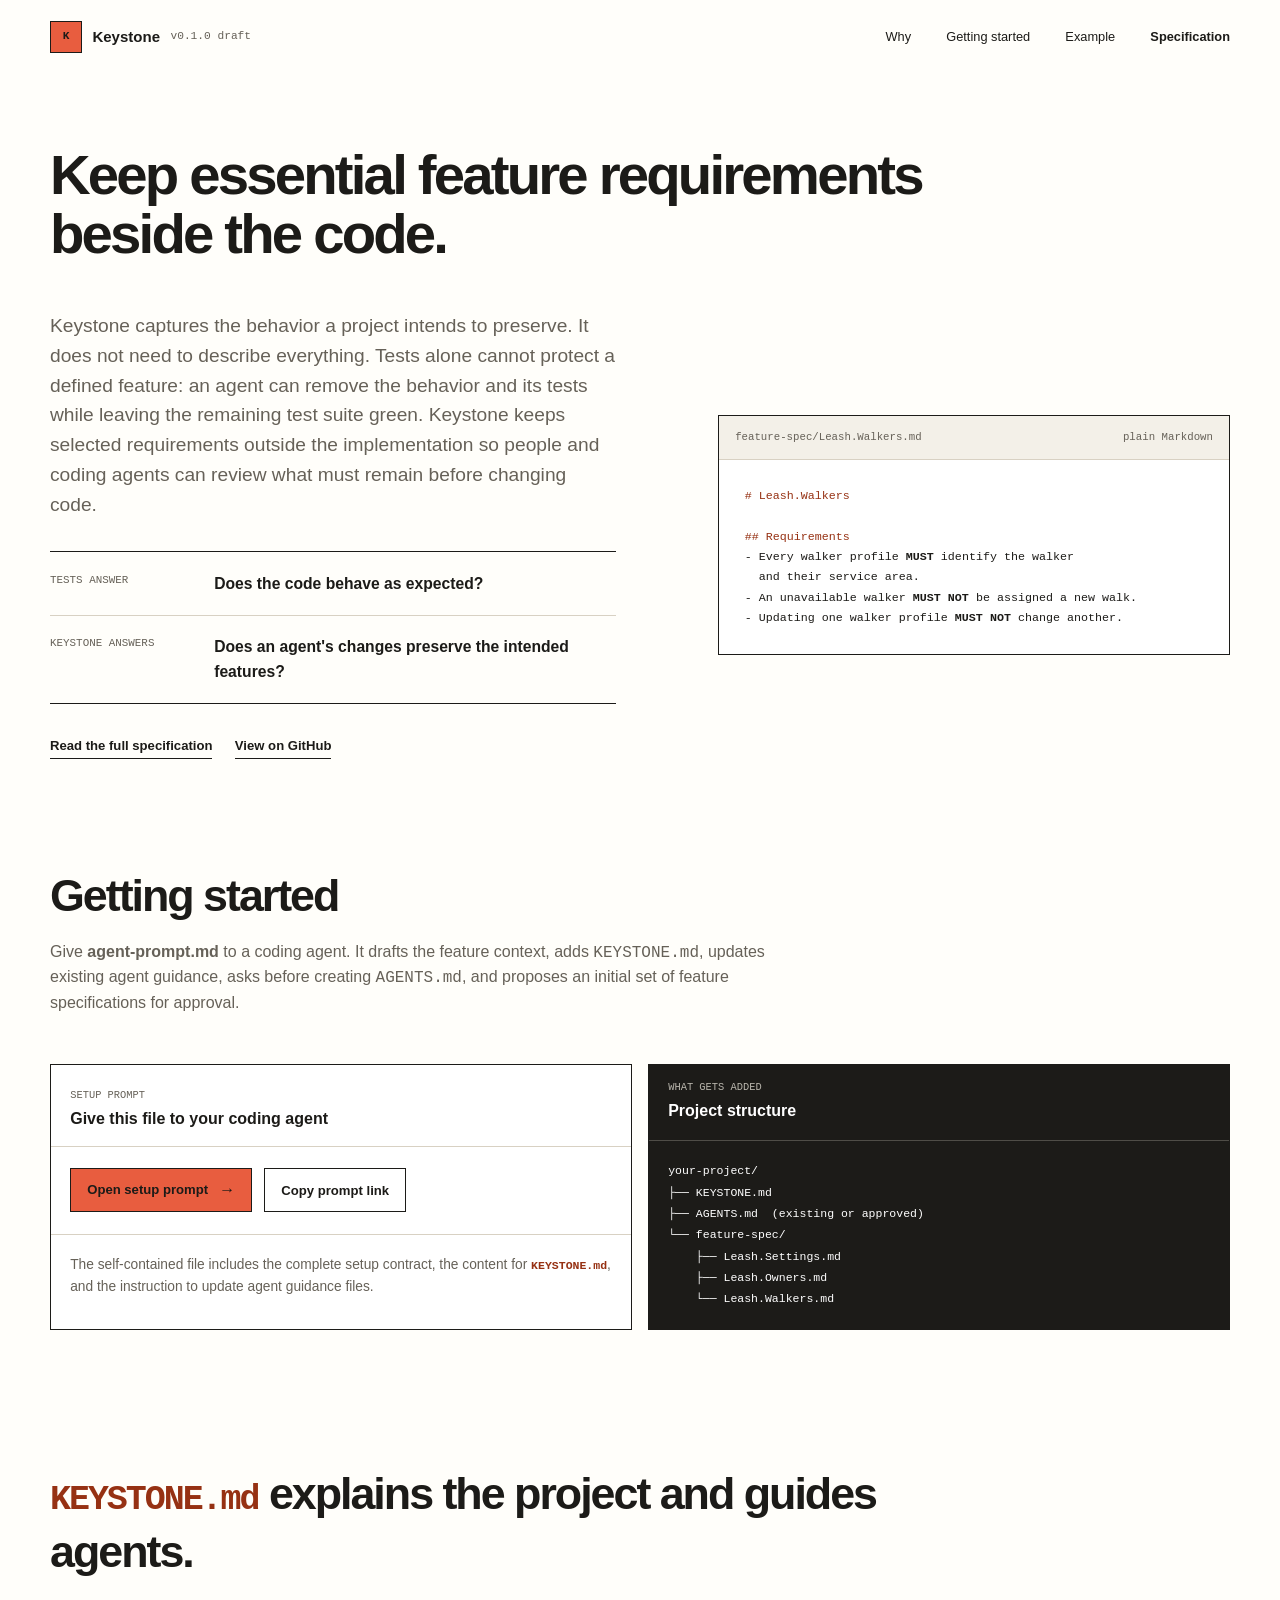
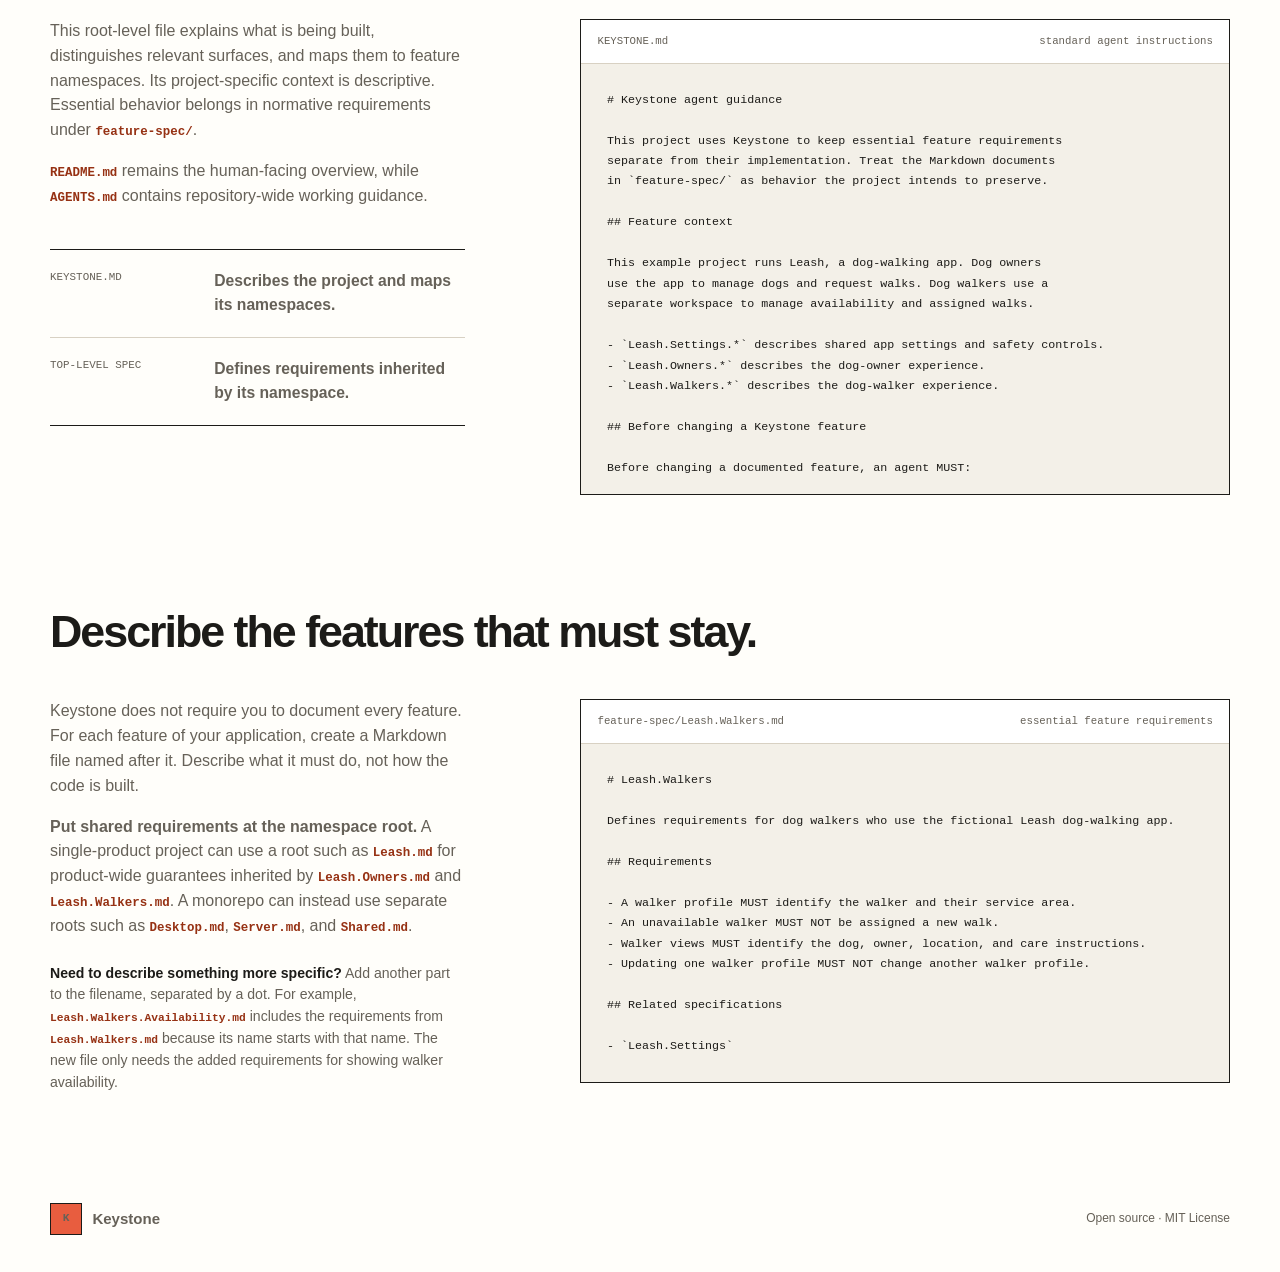
==== commit 4ea61470: "docs(examples): replace lending example with Leash - Replace the community tool-library scenario wit" ====
--- a/site/index.html
+++ b/site/index.html
@@ -51,16 +51,16 @@
 
           <figure class="spec-example">
             <figcaption>
-              <span>feature-spec/Lending.Loans.md</span>
+              <span>feature-spec/Leash.Walkers.md</span>
               <span>plain Markdown</span>
             </figcaption>
-            <pre><code><span class="token-heading"># Lending.Loans</span>
+            <pre><code><span class="token-heading"># Leash.Walkers</span>
 
 <span class="token-heading">## Requirements</span>
-- Every active loan <strong>MUST</strong> identify the borrowed item
-  and its due date.
-- An unavailable item <strong>MUST NOT</strong> be checked out.
-- Renewing one loan <strong>MUST NOT</strong> change another.</code></pre>
+- Every walker profile <strong>MUST</strong> identify the walker
+  and their service area.
+- An unavailable walker <strong>MUST NOT</strong> be assigned a new walk.
+- Updating one walker profile <strong>MUST NOT</strong> change another.</code></pre>
           </figure>
         </div>
       </section>
@@ -95,9 +95,9 @@
 ├── KEYSTONE.md
 ├── AGENTS.md  (existing or approved)
 └── feature-spec/
-    ├── Lending.md
-    ├── Lending.Loans.md
-    └── Catalog.md</code></pre>
+    ├── Leash.Settings.md
+    ├── Leash.Owners.md
+    └── Leash.Walkers.md</code></pre>
           </article>
         </div>
         <p class="copy-status" role="status" aria-live="polite"></p>
@@ -132,14 +132,13 @@
 
 ## Feature context
 
-This example project runs a community tool library with a
-self-service kiosk and a staff desk. Members use the kiosk to
-borrow available tools. Staff use a separate workspace to manage
-the catalog and resolve lending issues.
-
-- `Lending.*` describes rules shared by borrowing workflows.
-- `Kiosk.*` describes the member-facing kiosk experience.
-- `Staff.*` describes staff-only tools and workflows.
+This example project runs Leash, a dog-walking app. Dog owners
+use the app to manage dogs and request walks. Dog walkers use a
+separate workspace to manage availability and assigned walks.
+
+- `Leash.Settings.*` describes shared app settings and safety controls.
+- `Leash.Owners.*` describes the dog-owner experience.
+- `Leash.Walkers.*` describes the dog-walker experience.
 
 ## Before changing a Keystone feature
 
@@ -174,27 +173,25 @@
         <div class="section-detail">
           <div class="detail-copy">
             <p>Keystone does not require you to document every feature. For each feature of your application, create a Markdown file named after it. Describe what it must do, not how the code is built.</p>
-            <p><strong>Put shared requirements at the namespace root.</strong> A single-product project can use a root such as <code>CoveMail.md</code> for product-wide guarantees inherited by <code>CoveMail.Accounts.md</code> and <code>CoveMail.Search.md</code>. A monorepo can instead use separate roots such as <code>Desktop.md</code>, <code>Server.md</code>, and <code>Shared.md</code>.</p>
-            <p class="namespace-note-inline"><strong>Need to describe something more specific?</strong> Add another part to the filename, separated by a dot. For example, <code>Lending.Loans.Returns.md</code> includes the requirements from <code>Lending.md</code> and <code>Lending.Loans.md</code> because its name starts with those names. The new file only needs the added requirements for returning an item.</p>
+            <p><strong>Put shared requirements at the namespace root.</strong> A single-product project can use a root such as <code>Leash.md</code> for product-wide guarantees inherited by <code>Leash.Owners.md</code> and <code>Leash.Walkers.md</code>. A monorepo can instead use separate roots such as <code>Desktop.md</code>, <code>Server.md</code>, and <code>Shared.md</code>.</p>
+            <p class="namespace-note-inline"><strong>Need to describe something more specific?</strong> Add another part to the filename, separated by a dot. For example, <code>Leash.Walkers.Availability.md</code> includes the requirements from <code>Leash.Walkers.md</code> because its name starts with that name. The new file only needs the added requirements for showing walker availability.</p>
           </div>
           <div class="spec-sample">
-            <div class="sample-toolbar"><span>feature-spec/Lending.Loans.md</span><span>essential feature requirements</span></div>
-            <pre><code># Lending.Loans
-
-Defines requirements for borrowing and managing tool loans.
+            <div class="sample-toolbar"><span>feature-spec/Leash.Walkers.md</span><span>essential feature requirements</span></div>
+            <pre><code># Leash.Walkers
+
+Defines requirements for dog walkers who use the fictional Leash dog-walking app.
 
 ## Requirements
 
-- Every active loan MUST identify the item, member, and due date.
-- An unavailable item MUST NOT be checked out to another member.
-- Users MUST be told why a checkout cannot be completed.
-- Renewing one loan MUST NOT change another loan.
-- Loan status MUST NOT rely on color alone.
-- Returning an item MUST make it available for future loans.
+- A walker profile MUST identify the walker and their service area.
+- An unavailable walker MUST NOT be assigned a new walk.
+- Walker views MUST identify the dog, owner, location, and care instructions.
+- Updating one walker profile MUST NOT change another walker profile.
 
 ## Related specifications
 
-- `Catalog.Availability`</code></pre>
+- `Leash.Settings`</code></pre>
           </div>
         </div>
       </section>
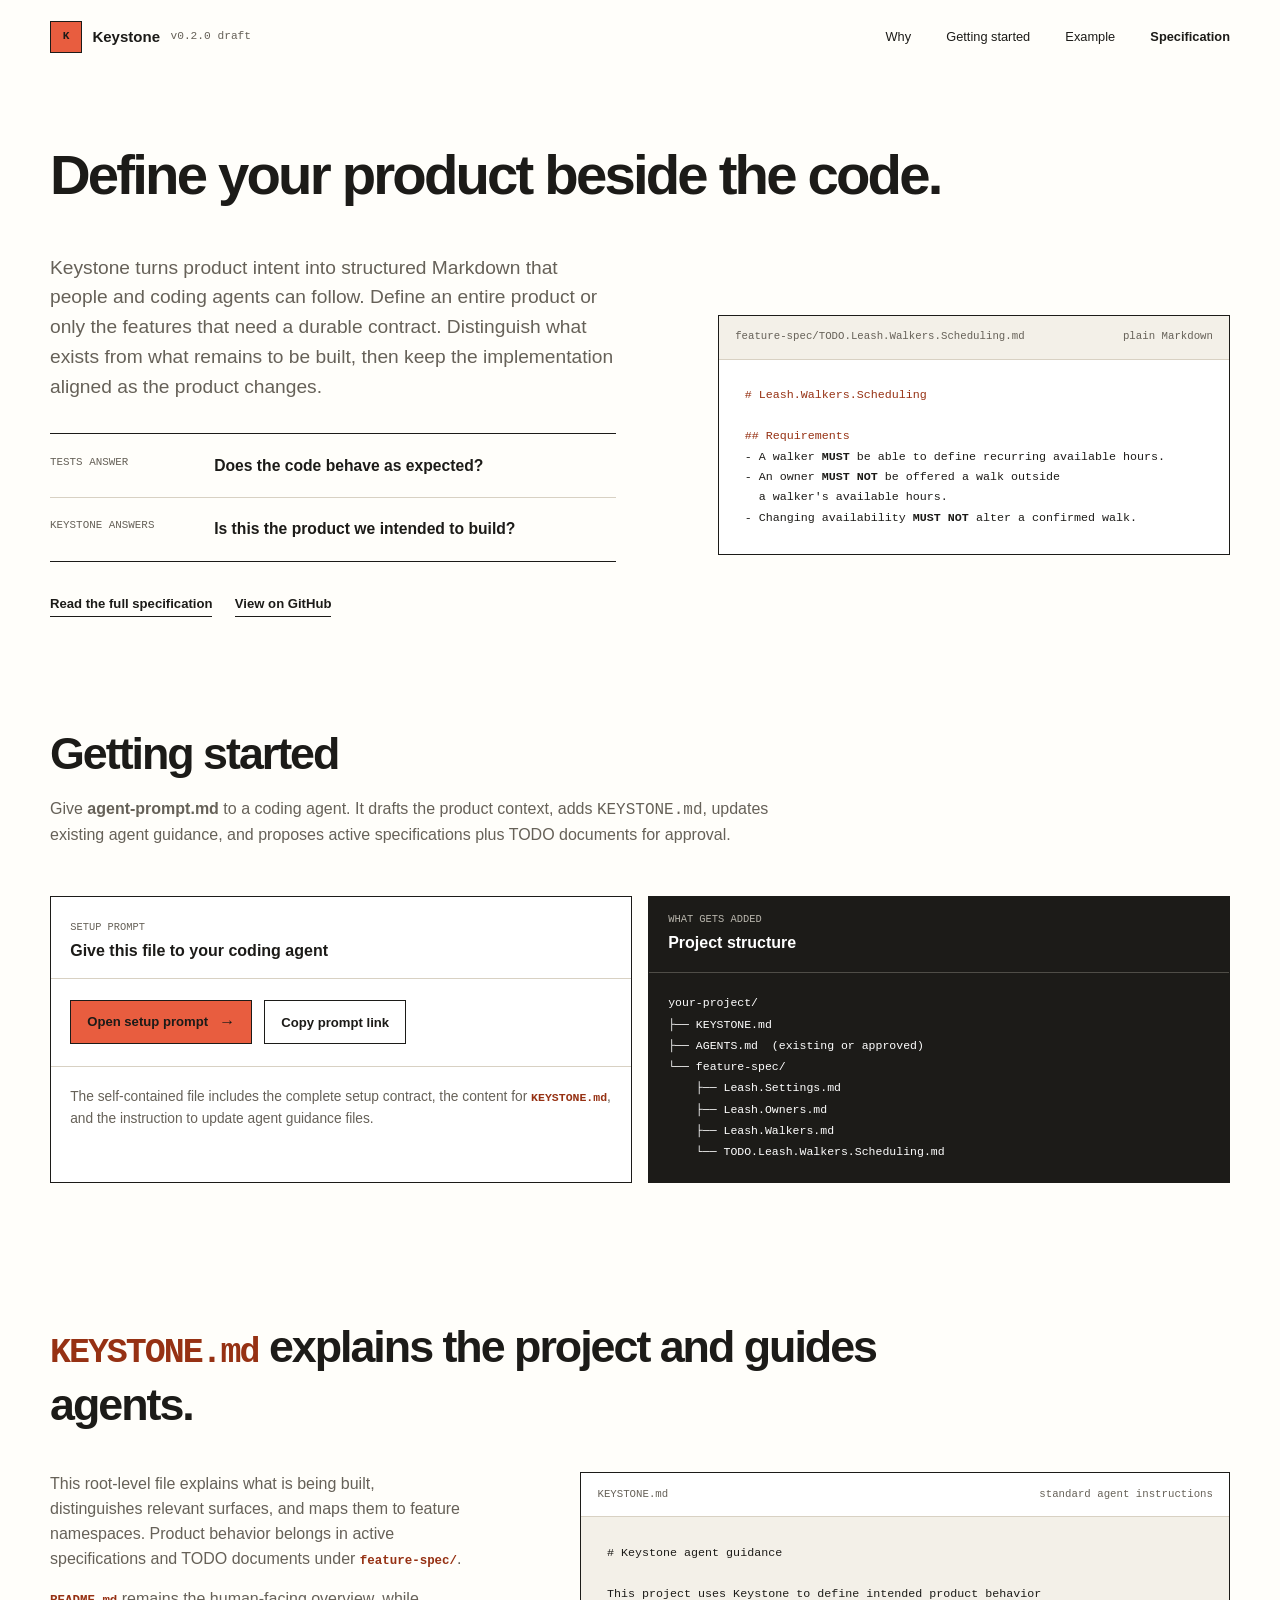
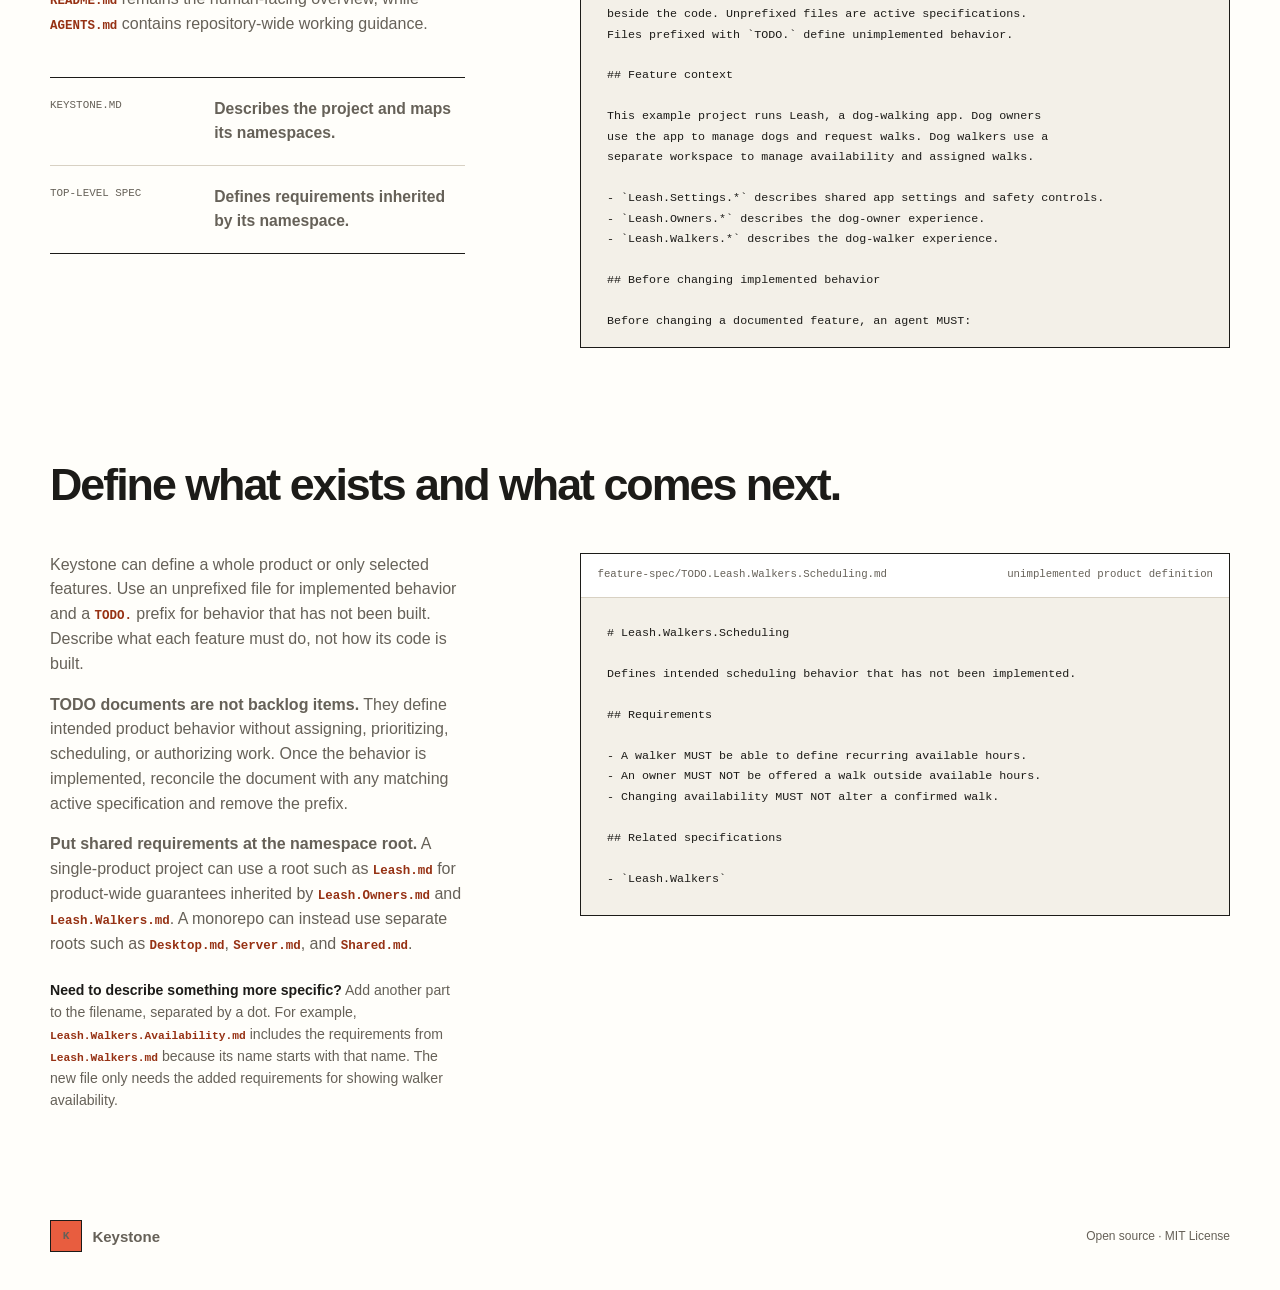
==== commit 3600f839: "feat(spec): define unimplemented product behavior - Add TODO-prefixed product definitions and valida" ====
--- a/site/index.html
+++ b/site/index.html
@@ -3,9 +3,9 @@
   <head>
     <meta charset="utf-8">
     <meta name="viewport" content="width=device-width, initial-scale=1">
-    <meta name="description" content="Keystone is a Markdown-native feature contract that helps people and coding agents preserve essential behavior.">
+    <meta name="description" content="Keystone defines the intended shape of a product in plain Markdown for people and coding agents.">
     <meta name="theme-color" content="#fffefa">
-    <title>Keystone — A feature contract in plain Markdown</title>
+    <title>Keystone — Define your product beside the code</title>
     <link rel="stylesheet" href="styles.css?rev=20260720-17">
   </head>
   <body>
@@ -15,7 +15,7 @@
       <a class="wordmark" href="#top" aria-label="Keystone home">
         <span class="wordmark-mark" aria-hidden="true">K</span>
         <span>Keystone</span>
-        <em>v0.1.0 draft</em>
+        <em>v0.2.0 draft</em>
       </a>
       <nav aria-label="Primary navigation">
         <a href="#why">Why</a>
@@ -28,11 +28,11 @@
     <main id="main">
       <section class="hero" id="top">
         <header class="hero-heading">
-          <h1>Keep essential feature requirements beside the code.</h1>
+          <h1>Define your product beside the code.</h1>
         </header>
         <div class="hero-detail">
           <div class="hero-copy" id="why">
-            <p class="hero-lede">Keystone captures the behavior a project intends to preserve. It does not need to describe everything. Tests alone cannot protect a defined feature: an agent can remove the behavior and its tests while leaving the remaining test suite green. Keystone keeps selected requirements outside the implementation so people and coding agents can review what must remain before changing code.</p>
+            <p class="hero-lede">Keystone turns product intent into structured Markdown that people and coding agents can follow. Define an entire product or only the features that need a durable contract. Distinguish what exists from what remains to be built, then keep the implementation aligned as the product changes.</p>
             <div class="comparison hero-comparison" aria-label="Comparison of tests and Keystone">
               <div>
                 <span class="comparison-label">Tests answer</span>
@@ -40,7 +40,7 @@
               </div>
               <div>
                 <span class="comparison-label">Keystone answers</span>
-                <strong>Does an agent's changes preserve the intended features?</strong>
+                <strong>Is this the product we intended to build?</strong>
               </div>
             </div>
             <div class="hero-actions">
@@ -51,16 +51,16 @@
 
           <figure class="spec-example">
             <figcaption>
-              <span>feature-spec/Leash.Walkers.md</span>
+              <span>feature-spec/TODO.Leash.Walkers.Scheduling.md</span>
               <span>plain Markdown</span>
             </figcaption>
-            <pre><code><span class="token-heading"># Leash.Walkers</span>
+            <pre><code><span class="token-heading"># Leash.Walkers.Scheduling</span>
 
 <span class="token-heading">## Requirements</span>
-- Every walker profile <strong>MUST</strong> identify the walker
-  and their service area.
-- An unavailable walker <strong>MUST NOT</strong> be assigned a new walk.
-- Updating one walker profile <strong>MUST NOT</strong> change another.</code></pre>
+- A walker <strong>MUST</strong> be able to define recurring available hours.
+- An owner <strong>MUST NOT</strong> be offered a walk outside
+  a walker's available hours.
+- Changing availability <strong>MUST NOT</strong> alter a confirmed walk.</code></pre>
           </figure>
         </div>
       </section>
@@ -68,7 +68,7 @@
       <section class="onboarding-section section" id="start">
         <div class="onboarding-intro">
           <h2>Getting started</h2>
-          <p>Give <a href="https://github.com/MichaelWDanko/keystone-feature-spec/blob/main/agent-prompt.md"><strong>agent-prompt.md</strong></a> to a coding agent. It drafts the feature context, adds <code>KEYSTONE.md</code>, updates existing agent guidance, asks before creating <code>AGENTS.md</code>, and proposes an initial set of feature specifications for approval.</p>
+          <p>Give <a href="https://github.com/MichaelWDanko/keystone-feature-spec/blob/main/agent-prompt.md"><strong>agent-prompt.md</strong></a> to a coding agent. It drafts the product context, adds <code>KEYSTONE.md</code>, updates existing agent guidance, and proposes active specifications plus TODO documents for approval.</p>
         </div>
 
         <div class="onboarding-grid">
@@ -97,7 +97,8 @@
 └── feature-spec/
     ├── Leash.Settings.md
     ├── Leash.Owners.md
-    └── Leash.Walkers.md</code></pre>
+    ├── Leash.Walkers.md
+    └── TODO.Leash.Walkers.Scheduling.md</code></pre>
           </article>
         </div>
         <p class="copy-status" role="status" aria-live="polite"></p>
@@ -109,7 +110,7 @@
         </header>
         <div class="section-detail">
           <div class="detail-copy">
-            <p>This root-level file explains what is being built, distinguishes relevant surfaces, and maps them to feature namespaces. Its project-specific context is descriptive. Essential behavior belongs in normative requirements under <code>feature-spec/</code>.</p>
+            <p>This root-level file explains what is being built, distinguishes relevant surfaces, and maps them to feature namespaces. Product behavior belongs in active specifications and TODO documents under <code>feature-spec/</code>.</p>
             <p><code>README.md</code> remains the human-facing overview, while <code>AGENTS.md</code> contains repository-wide working guidance.</p>
             <div class="comparison" aria-label="Comparison of Keystone project context and top-level specifications">
               <div>
@@ -126,9 +127,9 @@
             <div class="sample-toolbar"><span>KEYSTONE.md</span><span>standard agent instructions</span></div>
             <pre><code># Keystone agent guidance
 
-This project uses Keystone to keep essential feature requirements
-separate from their implementation. Treat the Markdown documents
-in `feature-spec/` as behavior the project intends to preserve.
+This project uses Keystone to define intended product behavior
+beside the code. Unprefixed files are active specifications.
+Files prefixed with `TODO.` define unimplemented behavior.
 
 ## Feature context
 
@@ -140,58 +141,56 @@
 - `Leash.Owners.*` describes the dog-owner experience.
 - `Leash.Walkers.*` describes the dog-walker experience.
 
-## Before changing a Keystone feature
+## Before changing implemented behavior
 
 Before changing a documented feature, an agent MUST:
 
-1. identify the most specific affected specification;
-2. read its namespace parents from least to most specific;
-3. read the target and its related specifications;
+1. ignore unrelated TODO documents;
+2. identify the most specific affected active specification;
+3. read its active parents and related specifications;
 4. identify inherited requirements and exceptions;
 5. make implementation and tests conform; and
 6. report conflicts instead of weakening a requirement.
 
-When an agent adds behavior that is not covered by an existing specification,
-it asks whether the feature belongs in Keystone's scope. If yes, it proposes
-the smallest suitable namespace and requirements for confirmation before
-writing the specification. If no, the behavior remains outside the documented
-collection by design.
+For future work, read matching TODO documents and their active
+context. After implementation, reconcile the TODO document with
+the active specification and remove the `TODO.` prefix.
 
 ## Navigate `feature-spec/` efficiently
 
 Do not load every file in `feature-spec/`. Start with filenames,
-derive the parent chain from the dot-separated name, and open
-only that chain and relevant related specifications.</code></pre>
+derive the parent chain from the target feature name, and open
+only the active or TODO context relevant to the task.</code></pre>
           </div>
         </div>
       </section>
 
       <section class="guide-section example-section section" id="feature-example">
         <header class="section-heading">
-          <h2>Describe the features that must stay.</h2>
+          <h2>Define what exists and what comes next.</h2>
         </header>
         <div class="section-detail">
           <div class="detail-copy">
-            <p>Keystone does not require you to document every feature. For each feature of your application, create a Markdown file named after it. Describe what it must do, not how the code is built.</p>
+            <p>Keystone can define a whole product or only selected features. Use an unprefixed file for implemented behavior and a <code>TODO.</code> prefix for behavior that has not been built. Describe what each feature must do, not how its code is built.</p>
+            <p><strong>TODO documents are not backlog items.</strong> They define intended product behavior without assigning, prioritizing, scheduling, or authorizing work. Once the behavior is implemented, reconcile the document with any matching active specification and remove the prefix.</p>
             <p><strong>Put shared requirements at the namespace root.</strong> A single-product project can use a root such as <code>Leash.md</code> for product-wide guarantees inherited by <code>Leash.Owners.md</code> and <code>Leash.Walkers.md</code>. A monorepo can instead use separate roots such as <code>Desktop.md</code>, <code>Server.md</code>, and <code>Shared.md</code>.</p>
             <p class="namespace-note-inline"><strong>Need to describe something more specific?</strong> Add another part to the filename, separated by a dot. For example, <code>Leash.Walkers.Availability.md</code> includes the requirements from <code>Leash.Walkers.md</code> because its name starts with that name. The new file only needs the added requirements for showing walker availability.</p>
           </div>
           <div class="spec-sample">
-            <div class="sample-toolbar"><span>feature-spec/Leash.Walkers.md</span><span>essential feature requirements</span></div>
-            <pre><code># Leash.Walkers
-
-Defines requirements for dog walkers who use the fictional Leash dog-walking app.
+            <div class="sample-toolbar"><span>feature-spec/TODO.Leash.Walkers.Scheduling.md</span><span>unimplemented product definition</span></div>
+            <pre><code># Leash.Walkers.Scheduling
+
+Defines intended scheduling behavior that has not been implemented.
 
 ## Requirements
 
-- A walker profile MUST identify the walker and their service area.
-- An unavailable walker MUST NOT be assigned a new walk.
-- Walker views MUST identify the dog, owner, location, and care instructions.
-- Updating one walker profile MUST NOT change another walker profile.
+- A walker MUST be able to define recurring available hours.
+- An owner MUST NOT be offered a walk outside available hours.
+- Changing availability MUST NOT alter a confirmed walk.
 
 ## Related specifications
 
-- `Leash.Settings`</code></pre>
+- `Leash.Walkers`</code></pre>
           </div>
         </div>
       </section>
